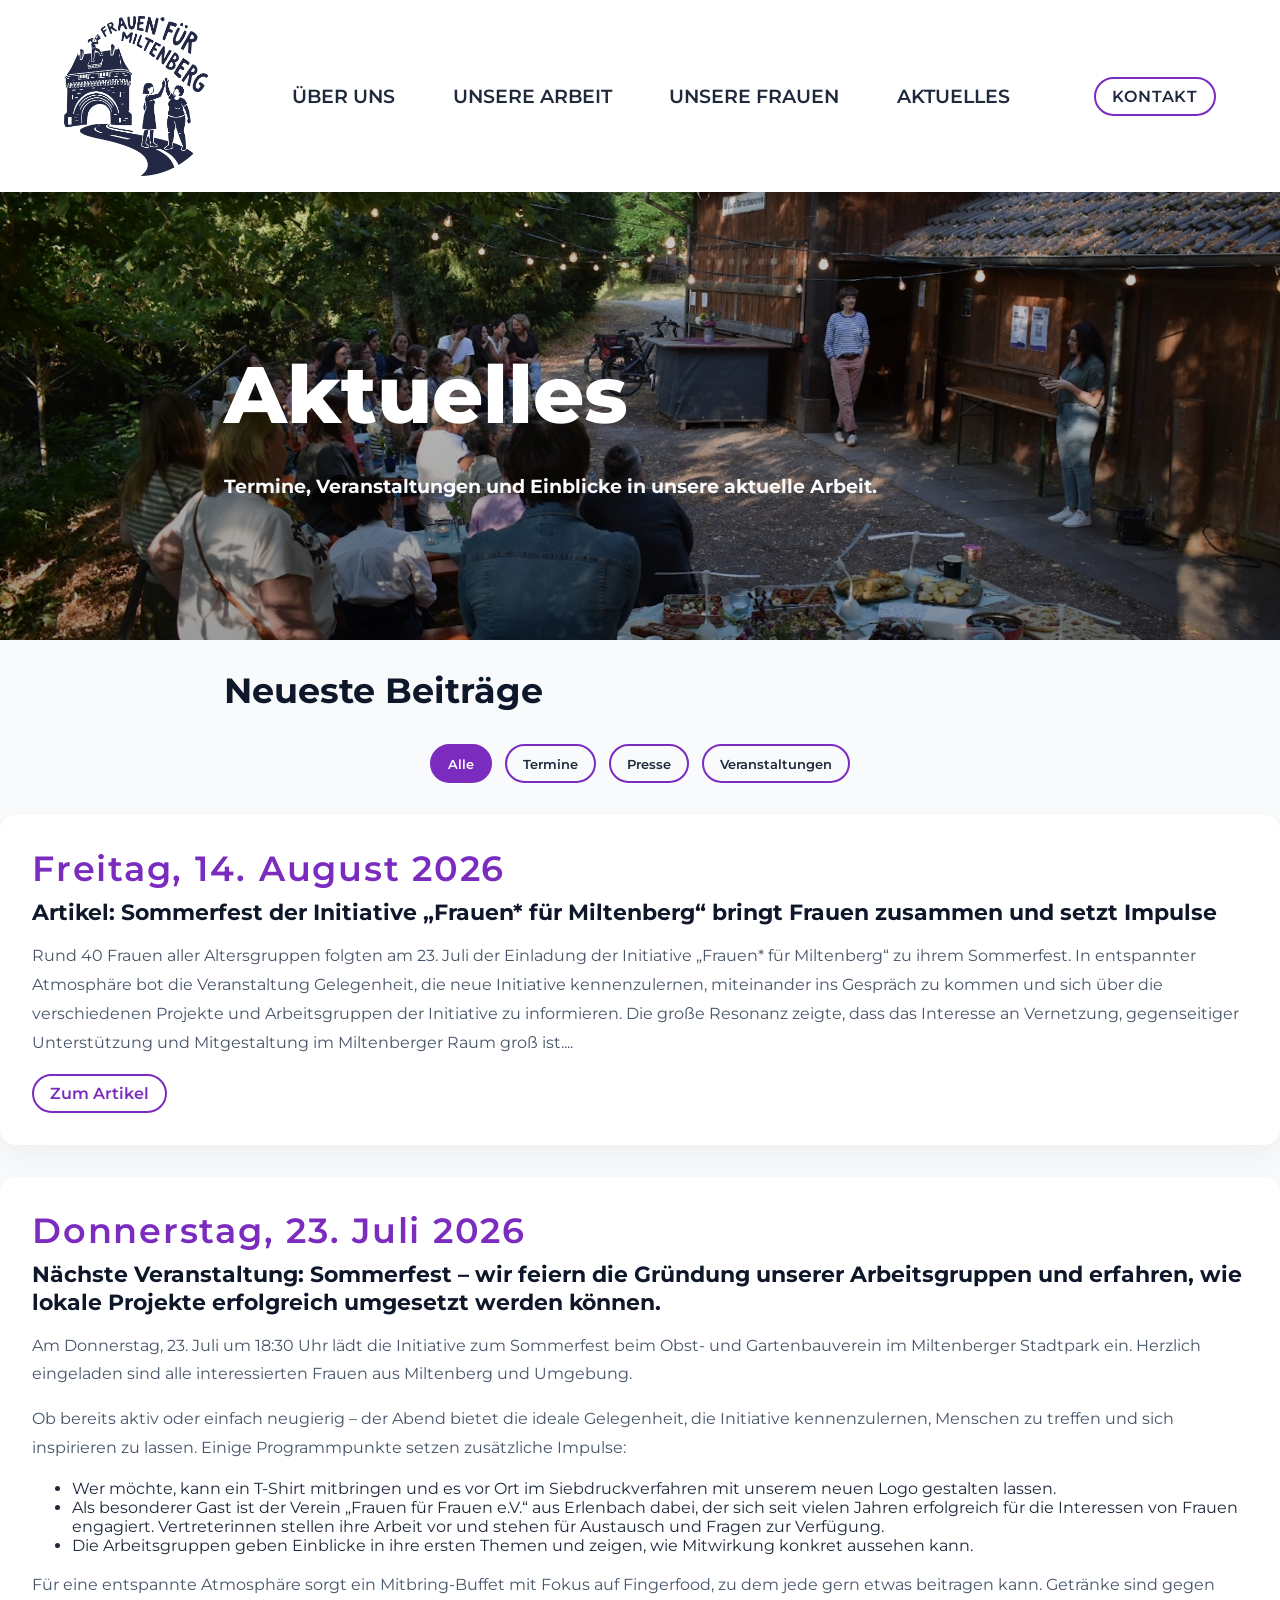
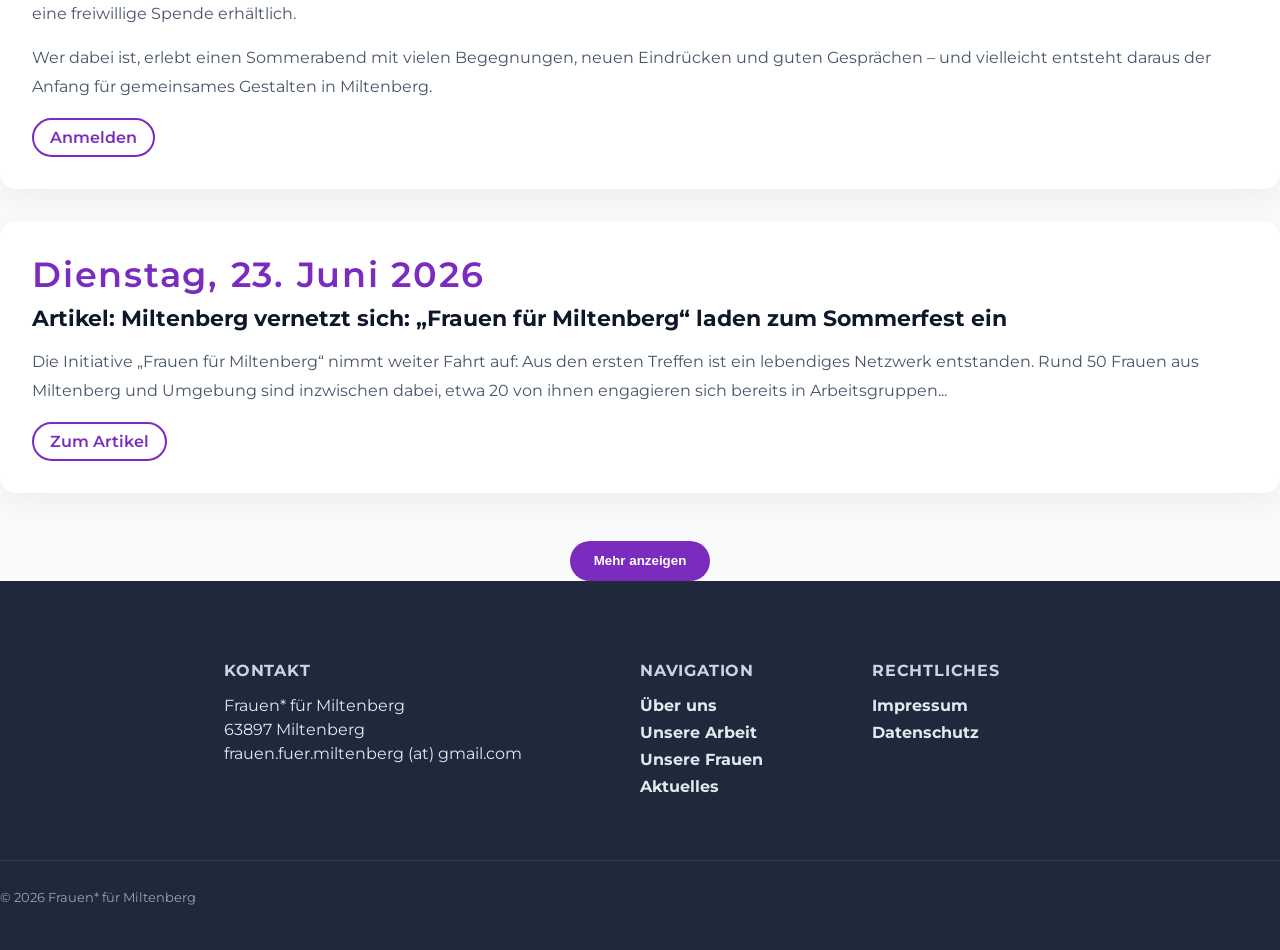
==== aktuelles.html @ 22878169 "Change header to section for hero area" ====
<!DOCTYPE html>
<html lang="de">
<head>
    <meta charset="UTF-8">
    <meta name="viewport" content="width=device-width, initial-scale=1.0">
    <link rel="stylesheet" href="./style.css">
    <title>Aktuelles | Frauen* für Miltenberg</title>
</head>

<body>

<!-- HEADER -->
    <header class="site-header">
        
        <!-- LOGO -->
        <a href="index.html" class="logo-link">
            <img class="logo" src="./logo.png" alt="Frauen* für Miltenberg Logo">
        </a>    
        
        <!-- NAVIGATION -->
        <nav id="mobileNav">
            <ul id="nav1">
                <li><a class="nav1" href="#ueber-uns">Über uns</a></li>
                <li><a class="nav1" href="#unsere-arbeit">Unsere Arbeit</a></li>
                <li><a class="nav1" href="#unsere-frauen">Unsere Frauen</a></li>
                <li><a class="nav1" href="aktuelles.html">Aktuelles</a></li>
            </ul>
            <a id="navbutton" href="kontakt.html">Kontakt</a>
        </nav>
        
        <!-- HAMBURGER -->
        <button id="hamburger" aria-label="Menü öffnen">
            <span></span>
            <span></span>
            <span></span>
        </button>

    </header> 

<main>
        
<!-- HERO -->
<section id="hero--aktuelles">
    <div class="hero-small-content">
        <h1>Aktuelles</h1>
        <p class="hero-slogan">
            Termine, Veranstaltungen und Einblicke in unsere aktuelle Arbeit.
        </p>
    </div>
</section>

    <!-- FILTER / CATEGORIES -->
    <section id="aktuelles">
        <div class="container">
        <h2>Neueste Beiträge</h2>

        <div class="filter-controls">

    <div class="filter-top">

        <button class="filter-btn active" data-filter="all">
            Alle
        </button>

        <button class="filter-btn" data-filter="termin">
            Termine
        </button>

        <button class="filter-btn" data-filter="presse">
            Presse
        </button>

        <button class="filter-btn" data-filter="veranstaltung">
            Veranstaltungen
        </button>

    </div>

</div>
        </div>
    </section>

    <!-- BLOG LIST -->
    <section id="posts">
    <div class="container"></div>
    </section>
    
    <div class="load-more-container">

    <button id="loadMoreBtn">
        Mehr anzeigen
    </button>

    <button id="showLessBtn">
        Weniger anzeigen
    </button>

    </div>
</main>


<!-- FOOTER -->
<footer>

    <div class="footer-inner">

        <div class="footer-col">
            <h3>Kontakt</h3>
            <p>Frauen* für Miltenberg</p>
            <p>63897 Miltenberg</p>
            <p>frauen.fuer.miltenberg (at) gmail.com</p>
        </div>

        <div class="footer-col">
            <h3>Navigation</h3>
            <ul>
                <li><a href="index.html#ueber-uns">Über uns</a></li>
                <li><a href="index.html#unsere-arbeit">Unsere Arbeit</a></li>
                <li><a href="index.html#unsere-frauen">Unsere Frauen</a></li>
                <li><a href="aktuelles.html">Aktuelles</a></li>
            </ul>
        </div>

        <div class="footer-col">
            <h3>Rechtliches</h3>
            <ul>
                <li><a href="impressum.html">Impressum</a></li>
                <li><a href="datenschutz.html">Datenschutz</a></li>
            </ul>
        </div>

    </div>

    <div class="footer-bottom">
        <p>© 2026 Frauen* für Miltenberg</p>
    </div>

</footer>
    
<script>
document.addEventListener("DOMContentLoaded", () => {

    const postsContainer = document.getElementById("posts");

    if (!postsContainer) return;

    let allPosts = [];
    let visibleCount = 3;
    let activeFilter = "all";

    const loadMoreBtn = document.getElementById("loadMoreBtn");
    const showLessBtn = document.getElementById("showLessBtn");
    const filterButtons = document.querySelectorAll(".filter-btn");

    fetch("./posts.json")
        .then(response => response.json())
        .then(posts => {

            allPosts = posts.sort((a, b) =>
                new Date(b.date) - new Date(a.date)
            );

            renderPosts();
        });

    function getFilteredPosts() {
        if (activeFilter === "all") return allPosts;

        return allPosts.filter(post =>
            post.type === activeFilter
        );
    }

    function renderPosts() {

        postsContainer.innerHTML = "";

        const filtered = getFilteredPosts();

        filtered
            .slice(0, visibleCount)
            .forEach(post => {

                const article = document.createElement("article");

                article.className = "post-card";

                article.innerHTML = `
                    <div class="post-card-number">${formatDate(post.date)}</div>
                    <h3>${post.title}</h3>
                    ${renderContent(post.content)}
                    <a class="post-card-btn" href="${post.link}">
                        ${post.linkText}
                    </a>
                `;

                postsContainer.appendChild(article);
            });

        if (loadMoreBtn) {
            loadMoreBtn.style.display =
                visibleCount >= filtered.length ? "none" : "inline-block";
        }

        if (showLessBtn) {
            showLessBtn.style.display =
                visibleCount > 3 ? "inline-block" : "none";
        }
    }

    function formatDate(dateString) {
    return new Date(dateString).toLocaleDateString("de-DE", {
        weekday: "long",
        day: "numeric",
        month: "long",
        year: "numeric"
    });
}

    function renderContent(content) {
    if (!content) return "";

    return content.map(block => {

        if (block.type === "paragraph") {
            return `<p>${block.text}</p>`;
        }

        if (block.type === "list") {
            return `
                <ul>
                    ${block.items.map(item => `<li>${item}</li>`).join("")}
                </ul>
            `;
        }

        return "";

    }).join("");
}
    
    /* FILTER */
    filterButtons.forEach(button => {
        button.addEventListener("click", () => {

            filterButtons.forEach(btn => btn.classList.remove("active"));
            button.classList.add("active");

            activeFilter = button.dataset.filter;
            visibleCount = 3;

            renderPosts();
        });
    });

    /* LOAD MORE */
    loadMoreBtn?.addEventListener("click", () => {
        visibleCount += 3;
        renderPosts();
    });

    /* SHOW LESS */
    showLessBtn?.addEventListener("click", () => {
        visibleCount = 3;
        renderPosts();

        window.scrollTo({
            top: postsContainer.offsetTop - 120,
            behavior: "smooth"
        });
    });

    /* =========================
    HAMBURGER MENU
    ========================= */

    const hamburger = document.getElementById("hamburger");
    const mobileNav = document.getElementById("mobileNav");
    const navLinks = document.querySelectorAll(".nav1");

    hamburger.addEventListener("click", () => {

        hamburger.classList.toggle("active");
        mobileNav.classList.toggle("active");

    });

    /* Menü schließen bei Klick */

    navLinks.forEach(link => {

        link.addEventListener("click", () => {

            hamburger.classList.remove("active");
            mobileNav.classList.remove("active");

        });

    });

});
</script>
</body>
</html>
---- style.css ----
@font-face {
    font-family: 'Montserrat';
    src: url('./Montserrat-Regular.ttf') format('truetype');
    font-weight: 400;
}

@font-face {
    font-family: 'Montserrat';
    src: url('./Montserrat-Medium.ttf') format('truetype');
    font-weight: 500;
}

@font-face {
    font-family: 'Montserrat';
    src: url('./Montserrat-SemiBold.ttf') format('truetype');
    font-weight: 600;
}

@font-face {
    font-family: 'Montserrat';
    src: url('./Montserrat-Bold.ttf') format('truetype');
    font-weight: 700;
}

@font-face {
    font-family: 'Montserrat';
    src: url('./Montserrat-ExtraBold.ttf') format('truetype');
    font-weight: 800;
}

:root {

    --primary: #7B2CBF;
    --primary-dark: #5A189A;

    --text: #1E293B;
    --heading: #0F172A;

    --background: #F8FAFC;
    --light: #E2E8F0;
    --white: #FFFFFF;

    --gray: #475569;
    --muted: #64748b;

}

body {
    margin: 0;
    font-family: 'Montserrat', sans-serif;
    color: #1E293B;
    background-color: #F8FAFC;
}

h1 {
    font-size: 5rem;
    font-weight: 800;
    line-height: 1.1428;
    color: #ffffff;
    margin-bottom: 2rem;
    font-family: 'Montserrat', Arial, Helvetica, sans-serif;
    max-width: 600px;
}

h2,
h3 {
    font-weight: 700;
    color: var(--heading);
}

h2 {
    font-size: 2.2rem;
}

h3 {
    font-size: 1.2rem;
}

a {
    text-decoration: none;
    color: #1E293B;
    font-weight: 700;
}

a:hover {
    color: var(--primary);
}

img {
    max-width: 100%;
    display: block;
}

.container {
    width: 65%;
    margin: 0 auto;
}

/* =========================================
   HEADER
========================================= */
.site-header {
    position: sticky;
    top: 0;
    z-index: 1000;
    display: grid;
    grid-template-columns: auto 1fr auto;
    align-items: center; 
    height: 12rem;
    background-color: var(--white);
    color: var(--text);
    padding: 0 5% 0 5%;
}
/* =========================================
   LOGO
========================================= */
.logo {
    height: 10rem;
}

/* =========================================
   NAVIGATION
========================================= */
nav {
    display: flex;
    justify-content: center;
    align-items: center;
}

#nav1 {
    display: flex;
    gap: 4rem;
    font-size: 1.16rem;
    list-style: none;
    margin: 0;
    padding: 0;
}

.nav1 {
    text-decoration: none;
    text-transform: uppercase;
    color: var(--text);
    font-weight: 600;
    padding: 0.5rem 0.8rem;
}

#navbutton {
    justify-self: end;
    padding: 0.5rem 1rem;
    border: 2px solid var(--primary);
    border-radius: 2rem;
    color: var(--text);
    display: inline-block;
    transition: 0.2s;
    text-transform: uppercase;
    font-weight: 600;
    letter-spacing: 0.05em;
}

#navbutton:hover {
    background-color: var(--primary);
    color: var(--background);
    border-color: var(--primary);
}

/* =========================================
   HAMBURGER MENU
========================================= */

#hamburger {
    display: none;
    flex-direction: column;
    justify-content: center;
    gap: 5px;
    background: transparent;
    border: none;
    cursor: pointer;
    width: 44px;
    height: 44px;
    padding: 0;
    z-index: 2000;
}

#hamburger span {
    width: 28px;
    height: 3px;
    background: var(--text);
    border-radius: 999px;
    transition: 0.3s ease;
}

/* =========================================
   HERO
========================================= */


#hero {
    background: linear-gradient(rgba(0, 0, 0, 0.2), rgba(0, 0, 0, 0.4)), url("sommerfest1.png");  
}

#hero--aktuelles {
    background: linear-gradient(rgba(0, 0, 0, 0.2), rgba(0, 0, 0, 0.4)), url("Namnloest.jpg");
}

#hero--kontakt {
    background: linear-gradient(rgba(0, 0, 0, 0.2), rgba(0, 0, 0, 0.4)), url("kontakt.JPEG");
}

#hero--kontakt,
#hero--aktuelles {
    display:flex;
    align-items:center;
    height: 28rem;
}

#hero, 
#hero--kontakt, 
#hero--aktuelles {
    background-repeat: no-repeat;
    background-position: center;
    background-size: cover;
    margin: 0;
}

#hero {
    height: 44rem;
}

.hero-content, 
.hero-small-content {
    width: 65%;
    margin: 0 auto;
}

.hero-content {
    padding-top: 4rem;
}

.hero-slogan {
    color: var(--background);
    line-height: 1.6;
    font-weight: 700;
    margin-bottom: 3rem;
    font-size: 1.16rem;
    max-width: 800px;
}

.highlighted {
    color:var(--primary);
}

.hero-cta {
    font-family: 'Montserrat', sans-serif;
    font-size: 1.16rem;
    font-weight: 600;
    transition: 0.2s ease;
    background: transparent;
    border: 2px solid var(--background);
    color: var(--background);
    text-align: center;
    border-radius: 2rem;
    padding: 0.5rem 1rem;
}

.hero-cta:hover {
    background: var(--background);
    color: var(--primary);
    border-color: var(--background);
    cursor: pointer;
}

/* =========================================
   LETZTE UPDATE
========================================= */

#highlight-aktuelles {
    width: 90%;
    max-width: 1100px;
    margin: 2rem auto;
}

.highlight-card {
    width: 100%;
    box-sizing: border-box;
    background: var(--white);
    border: 1px solid rgba(148,163,184,0.15);
    border-radius: 24px;
    padding: 1.5rem 2rem;
    display: grid;
    grid-template-columns: auto 1fr auto;
    align-items: center;
    gap: 2rem;
    box-shadow: 0 10px 30px rgba(15,23,42,0.06);
}

/* TAG */

.highlight-tag {
    background: var(--primary);
    color: var(--white);
    padding: 0.7rem 1rem;
    border-radius: 999px;
    font-size: 0.75rem;
    font-weight: 800;
    text-transform: uppercase;
    letter-spacing: 0.12em;
    white-space: nowrap;
}

/* CONTENT */

.highlight-meta {
    margin: 0 0 0.5rem;
    font-size: 0.85rem;
    font-weight: 700;
    color: var(--muted);
}

.highlight-content h3 {
    margin: 0;
    font-size: 1.25rem;
    line-height: 1.4;
    color: var(--heading);
}

.highlight-location {
    margin-top: 0.6rem;
    color: var(--gray);
    line-height: 1.5;
}

/* BUTTON */

.highlight-button {
    padding: 0.9rem 1.3rem;
    border: 2px solid var(--primary);
    border-radius: 999px;
    color: var(--primary);
    font-weight: 700;
    white-space: nowrap;
    transition: 0.2s ease;
}

.highlight-button:hover {
    background: var(--primary);
    color: var(--white);
}

/* =========================
   ÜBER UNS
========================= */

#ueber-uns {
    margin: 7rem auto;
    scroll-margin-top: 18rem;
}

/* =========================
   INTRO 
========================= */

.about-top {
    display: grid;
    grid-template-columns: 2fr 1fr;
    gap: 3rem;
    align-items: start;
    margin-bottom: 3rem;
    align-items: stretch; /* wichtig: volle Höhe nutzen */
}

.about-intro {
    max-width: 850px;
    border-left: 4px solid var(--primary);
    padding-left: 1.5rem;
}

.about-intro p {
    font-size: 1.15rem;
    line-height: 1.9;
    color: var(--gray);
}

.eyebrow {
    text-transform: uppercase;
    letter-spacing: 0.14em;
    font-size: 0.8rem;
    font-weight: 700;
    color: var(--primary);
}

/* =========================
   COUNTER
========================= */

.about-highlight {
    display: flex;
    flex-direction: column;
    align-items: center;
    justify-content: center; /* ← das ist der vertikale Kern */
    text-align: center;
    height: 100%;
}

.highlight-number {
    font-size: 4.5rem;
    font-weight: 800;
    color: var(--primary);
    min-width: 160px;
    margin-bottom: 1rem;
}

.highlight-text h3 {
    color: var(--heading);
    font-size: 1.4rem;
}

.highlight-text {
    font-size: 1.2rem;
    font-weight: 600;
    color: #111827;
}

/* =========================
   CARDS
========================= */

.about-cards {
    display: grid;
    grid-template-columns: repeat(3, 1fr);
    gap: 1.5rem;
    margin-bottom: 4rem;
}

.about-card {
    background: var(--white);
    padding: 2rem;
    border-radius: 16px;
    box-shadow: 0 10px 30px rgba(0,0,0,0.05);
    border: none;
    transition: all 0.25s ease;
}

.about-card:hover {
    background-color: var(--primary);
    color: var(--background);
    transform: translateY(-6px);
    box-shadow: 0 15px 40px rgba(0,0,0,0.12);
}

.about-card:hover h3,
.about-card:hover p {
    color: var(--background);
}

.about-card:hover a {
    background-color:var(--background);
    color: var(--primary);
}

.about-card h3 {
    margin-top: 0;
    margin-bottom: 1rem;
    font-size: 1.4rem;
}

.about-card p {
    line-height: 1.8;
    color: var(--gray);
}

.card-btn {
    font-family: 'Montserrat', sans-serif;
    background: var(--primary);
    border: 2px solid var(--primary);
    color: var(--white);
    text-decoration: none;
    display: inline-block;
    font-size: 1rem;
    font-weight: 600;
    transition: 0.2s ease;
    color: var(--background);
    text-align: center;
    border-radius: 2rem;
    padding: 0.5rem 1rem;
}

.card-btn:hover {
    background: var(--primary-dark);
    border-color: var(--primary-dark);
}

.card-number {
    font-size: 2.2rem;
    font-weight: 600;
    color: var(--primary);
    margin-bottom: 0.5rem;
    letter-spacing: 0.05em;
}

.about-card:hover .card-number {
    color: var(--background);
}


/* =========================
   UNSERE ARBEIT
========================= */

#unsere-arbeit {
    background-color: var(--light);
    padding: 6rem 0rem;
    padding-bottom: 5rem;
}

#unsere-arbeit h2 {
    width: min(760px, 90%);
    margin: 0 auto;
    text-align: center;
    font-size: 2.6rem;
    margin-bottom: 0.5rem;
}

/* kleine decorative line */
.arbeit-intro::before {
    content: "";
    display: block;
    width: 64px;
    height: 4px;
    margin: 0 auto 1.5rem auto;
    border-radius: 999px;
    background: var(--primary);
}

.arbeit-intro {
    width: min(760px, 90%);
    margin: 1.5rem auto 4rem auto;
    font-size: 1.15rem;
    line-height: 1.95;
    text-align: center;
    color: #334155;
    font-weight: 500;
    position: relative;
}

/* FILTER BUTTONS */

.filter-controls {
    width: 100%;
    display: flex;
    flex-direction: column;
    gap: 1rem;
    margin: 2rem auto;
}

.filter-top,
.filter-bottom {
    display: flex;
    flex-wrap: wrap;
    gap: 0.8rem;
    justify-content: center;
    width: 100%;
}

/* Radio verstecken */
input[type="radio"] {
    display: none;
}

/* AKTIVER FILTER */

#aktiv:checked ~ .filter-controls label[for="aktiv"],
#gesucht:checked ~ .filter-controls label[for="gesucht"],
#fertig:checked ~ .filter-controls label[for="fertig"],
#all:checked ~ .filter-controls label[for="all"],
#familie:checked ~ .filter-controls label[for="familie"],
#stadtplanung:checked ~ .filter-controls label[for="stadtplanung"],
#bildung:checked ~ .filter-controls label[for="bildung"],
#wirtschaft:checked ~ .filter-controls label[for="wirtschaft"],
#mobilität:checked ~ .filter-controls label[for="mobilität"],
#soziales:checked ~ .filter-controls label[for="soziales"],
#ökologie:checked ~ .filter-controls label[for="ökologie"] {

    background-color: #7B2CBF;
    border-color: #7B2CBF;
    color: #ffffff;
}

/* Labels als Buttons */
.filter-controls label {
    display: inline-block;
    padding: 0.5rem 1rem;
    margin: 0rem;
    border: 2px solid #7B2CBF;
    color: #0F172A;
    border-radius: 2rem;
    cursor: pointer;
    transition: 0.2s;
}

.filter-controls label:hover {
    background-color: #7B2CBF;
    color: #F8FAFC;
}

/* STATUS */

.status-badge {
    position: absolute;
    top: 1rem;
    right: 1rem;
    padding: 0.4rem 0.8rem;
    border-radius: 999px;
    font-size: 0.75rem;
    font-weight: 700;
    z-index: 20;
    backdrop-filter: blur(10px);
}

/* AKTIV */

.status-badge.aktiv {
    background: rgba(123,44,191,0.95);
    color: var(--white);
}

/* GESUCHT */

.status-badge.gesucht {
    background: rgba(245,158,11,0.95);
    color: var(--white);
}

/* PLANUNG */

.status-badge.planung {
    background: rgba(148,163,184,0.95);
    color: var(--white);
}

/* UMGESETZT */

.status-badge.fertig {
    background: rgba(16,185,129,0.95);
    color: var(--white);
}

/* GRID */
.arbeit-grid {
    width: 100%;
    display: grid;
    grid-template-columns: repeat(auto-fit, minmax(280px, 1fr));
    gap: 1rem;
    margin: 0 auto;
    padding: 2rem;
    background-color: var(--light);
    color: #111827;
}

/* einzelne Kachel */
.arbeit {
    border: 1px solid var(--light);
    box-shadow: 0 6px 20px rgba(0,0,0,0.05);
    transition: 0.2s;
    border-radius: 12px;
    overflow: hidden;
    background-color: var(--white);
    color: #111827;
    display: flex;
    flex-direction: column;
    position: relative;
}

.arbeit:hover {
    transform: translateY(-4px);
}

.arbeit-image {
    width: 100%;
    height: 100%;
    height: 180px;
    object-fit: cover;
}

/* Textbereich */
.arbeit-content {
    padding: 1rem;
}

/* Titel */
.arbeit h3 {
    margin: 0.5rem 0;
    font-size: 1.2rem;
    font-weight: 700;
    color: var(--heading);
}

/* Link Styling */
.arbeit a {
    color: var(--primary);
    font-weight: 600;
    text-decoration: none;
}

.arbeit a:hover {
    text-decoration: underline;
}

.arbeit p {
    color: var(--gray);
}

.load-more-container {
    width: 100%;
    display: flex;
    justify-content: center;
    margin-top: 3rem;
}

#loadMoreBtn {
    background-color: #7B2CBF;
    color: white;
    border: none;
    padding: 0.8rem 1.5rem;
    border-radius: 2rem;
    cursor: pointer;
    font-weight: 600;
}

#loadMoreBtn:hover {
    background-color: #5a189a;
}

#showLessBtn {
    background-color: transparent;
    color: #7B2CBF;
    border: 2px solid #7B2CBF;
    padding: 0.8rem 1.5rem;
    border-radius: 2rem;
    cursor: pointer;
    font-weight: 600;
    margin-left: 1rem;
    display: none;
}

#showLessBtn:hover {
    background-color: #7B2CBF;
    color: white;
}

.join-btn {
    font-family: 'Montserrat', sans-serif;
    background: #7B2CBF;
    border: 2px solid #7B2CBF;
    color: white;
    text-decoration: none;
    display: inline-block;
    font-size: 1rem;
    font-weight: 600;
    transition: 0.2s ease;
    color: #F8FAFC;
    text-align: center;
    border-radius: 2rem;
    padding: 0.5rem 1rem;
}

.join-btn:hover {
    background-color: #5a189a;
    color: #F8FAFC;
}

/* =========================
   UNSERE FRAUEN
========================= */

#unsere-frauen {
    width: 100%;
    padding: 6rem 0;
    background: var(--background);
}

#unsere-frauen h2 {
    width: min(760px, 90%);
    margin: 0 auto;
    text-align: center;
    font-size: 2.6rem;
    margin-bottom: 0.5rem;
}

/* kleine decorative line */
#unsere-frauen h2::after {
    content: "";
    display: block;
    width: 64px;
    height: 4px;
    margin: 1.5rem auto 1.5rem auto;
    border-radius: 999px;
    background: var(--primary);
}

.frauen-wrapper {
    width: 100%;
    margin: 1.5rem auto;
    display: flex;
    align-items: center;
    gap: 1rem;
    position: relative;
}

.slider-viewport {
    overflow: hidden;
    width: 100%;
}

.frauen-slider {
    display: flex;
    transition: transform 0.5s ease;
    will-change: transform;
    width: 100%;
}

.frau {
    min-width: 100%;
    display: grid;
    grid-template-columns: 240px 1fr;
    background: var(--light);
    border-radius: 20px;
    overflow: hidden;
}

.frau img {
    width: 100%;
    height: 100%;
    object-fit: cover;
}

.frau-content {
    padding: 2rem;
}

.frau-content h3 {
    margin-top: 0;
    color: var(--heading);
}

.frau-content p {
    line-height: 1.7;
    color: var(--gray);
}

.quote {
    margin-top: 1.5rem;
    padding: 1rem 1.25rem;
    border-left: 4px solid #7B2CBF;
    color: #334155 !important;
    font-style: italic;
    line-height: 1.6;
    background: rgba(123, 44, 191, 0.06);
    border-radius: 0 10px 10px 0;
}

/* Pfeile */
.slider-btn {
    position: absolute;
    top: 50%;
    transform: translateY(-50%);
    z-index: 10;

    background: #7B2CBF;
    color: white;
    border: none;

    width: 40px;
    height: 40px;
    border-radius: 50%;
    cursor: pointer;
}

.slider-btn.left {
    left: 10px;
}

.slider-btn.right {
    right: 10px;
}

.slider-btn:hover {
    background: #5a189a;
}

#unsere-arbeit,
#unsere-frauen,
#aktuelles {
    scroll-margin-top: 12rem;
}

/* =========================================
   MODAL
========================================= */

.modal {
    position: fixed;
    inset: 0;
    background: rgba(0,0,0,0.55);
    display: flex;
    justify-content: center;
    align-items: center;
    opacity: 0;
    visibility: hidden;
    transition: 0.25s ease;
    z-index: 5000;
}

.modal.active {
    opacity: 1;
    visibility: visible;
}

.modal-content {
    background: var(--white);
    width: min(90%, 650px);
    padding: 3rem;
    border-radius: 24px;
    position: relative;
    animation: popup 0.25s ease;
}

.modal-content h2 {
    margin-top: 0;
    color: var(--heading);
}

.modal-content p {
    line-height: 1.8;
    color: var(--gray);
}

#closeModal {
    position: absolute;
    top: 1rem;
    right: 1rem;
    border: none;
    background: transparent;
    font-size: 2rem;
    cursor: pointer;
    color: var(--muted);
}

#closeModal:hover {
    color: var(--primary);
}

@keyframes popup {

    from {
        transform: scale(0.9);
        opacity: 0;
    }

    to {
        transform: scale(1);
        opacity: 1;
    }
}

#modalImage {
    width: 80%;
    max-height: 180px;
    object-fit: cover;
    border-radius: 12px;
    margin: 1rem auto;
    display: block;
}

/* =========================
   FOOTER
========================= */

footer {
    background-color: var(--text);
    color: var(--white);
    padding: 4rem 0 2rem 0;
}

/* Container */
.footer-inner {
    width: 65%;
    margin: 0 auto;
    display: grid;
    grid-template-columns: 2fr 1fr 1fr;
    gap: 3rem;
}

/* Spalten */
.footer-col h3 {
    margin-bottom: 1rem;
    font-size: 1rem;
    text-transform: uppercase;
    letter-spacing: 0.05em;
    color: #CBD5E1;
}

.footer-col p {
    margin: 0.3rem 0;
    color: var(--light);
}

/* Links */
.footer-col ul {
    list-style: none;
    padding: 0;
}

.footer-col ul li {
    margin-bottom: 0.5rem;
}

.footer-col a {
    color: var(--light);
    text-decoration: none;
    transition: 0.2s;
}

.footer-col a:hover {
    color: var(--primary);
}

/* Bottom */
.footer-bottom {
    width: 100%;
    margin: 3rem auto 0 auto;
    border-top: 1px solid #334155;
    padding-top: 1rem;
    font-size: 0.8rem;
    color: #94A3B8;
}

/* =========================
   AKTUELLES
========================= */

#aktuelles-main{
    margin:6rem auto;
}

.filter-btn {
    font-family: 'Montserrat', sans-serif;
    background: transparent;
    border: 2px solid #7B2CBF;
    color: #1E293B;
    padding: 0.6rem 1rem;
    border-radius: 2rem;
    cursor: pointer;
    transition: 0.2s ease;
    font-weight: 600;
}

.filter-btn:hover {
    background: #7B2CBF;
    color: white;
}

.filter-btn.active {
    background: #7B2CBF;
    color: white;
}

#posts {
    margin-bottom: 3rem;
    display: flex; 
    flex-direction: column; 
    gap: 2rem;
}

.post-card {
    background: white;
    padding: 2rem;
    border-radius: 16px;
    box-shadow: 0 10px 30px rgba(0,0,0,0.05);
    transition: transform 0.25s ease, box-shadow 0.25s ease;
}

.post-card:hover {
    transform: translateY(-6px);
    box-shadow: 0 15px 40px rgba(0,0,0,0.12);
}

.post-card h3 {
    margin-top: 0;
    margin-bottom: 1rem;
    font-size: 1.4rem;
}

.post-card p {
    line-height: 1.8;
    color: #475569;
}

.post-card-number {
    font-size: 2.2rem;
    font-weight: 600;
    color: #7B2CBF;
    margin-bottom: 0.5rem;
    letter-spacing: 0.05em;
}

.post-card-btn {
    display: inline-block;
    padding: 0.5rem 1rem;
    border-radius: 2rem;
    font-family: 'Montserrat', sans-serif;
    font-size: 1rem;
    font-weight: 600;
    text-decoration: none;
    text-align: center;
    background: white;
    color: #7B2CBF;
    border: 2px solid #7B2CBF;
    transition: all 0.2s ease;
}

.post-card-btn:hover {
    background: #7B2CBF;
    color: white;
    border-color: #7B2CBF;
}

/* =========================================
   (DATENSCHUTZ / IMPRESSUM)
========================================= */

#legal-page {
    width: 65%;
    margin: 6rem auto;
    line-height: 1.8;
    color: #334155;
}

#legal-page h1 {
    color: var(--heading);
    font-size: 3rem;
    margin-bottom: 3rem;
}

#legal-page h2 {
    margin-top: 4rem;
    color: var(--heading);
    padding-top: 2rem;
    border-top: 1px solid #CBD5E1;
}

#legal-page h3 {
    margin-top: 2rem;
    color: var(--heading);
}

#legal-page h4 {
    margin-top: 1.5rem;
    font-weight: 700;
    color: #334155;
}

#legal-page p,
#legal-page li {
    font-size: 1rem;
    line-height: 1.9;
    color: var(--gray);
}

#legal-page p {
    max-width: 850px;
}

#legal-page ul {
    padding-left: 1.5rem;
}

#legal-page a {
    color: var(--primary);
}

#legal-page a:hover {
    color: var(--primary-dark);
}

/* =========================================
   KONTAKT
========================================= */

#kontakt {
    margin: 4rem auto;
}



/* =========================================
   TABLET
========================================= */

@media (max-width: 1100px) {

    h1 {
        font-size: 4rem;
    }

    #herocontent {
        width: 80%;
    }

    #überuns,
    .unserearbeit,
    .footer-inner,
    .frauen-wrapper,
    #unserefrauen h2,
    #h2arbeit {
        width: 90%;
    }

    .about-top {
        grid-template-columns: 1fr;
    }

    .about-cards {
        grid-template-columns: 1fr;
    }

    .frau {
        grid-template-columns: 1fr;
    }

    .frau img {
        height: 320px;
    }

    .highlight-line {
        grid-template-columns: 1fr;
        text-align: center;
        gap: 1rem;
        padding: 1.5rem;
    }

    .highlight-label {
        height: auto;
        padding: 0.7rem;
    }

    .highlight-button {
        margin: 0 auto;
    }

    #aktuelles {
        flex-wrap: wrap;
    }

    .sliderbox {
        width: 50%;
        box-sizing: border-box;
    }

    .footer-inner {
        grid-template-columns: 1fr 1fr;
    }

    .arbeit-intro {
        width: 90%;
        font-size: 1rem;
        line-height: 1.7;
    }

    #legal-page {
        width: 90%;
    }

}

@media (max-width: 900px) {

    .highlight-card {
        grid-template-columns: 1fr;

        text-align: center;

        padding: 1.5rem;
    }

    .highlight-tag {
        justify-self: center;
    }

    .highlight-button {
        width: 100%;
        box-sizing: border-box;
    }

    #überuns {
        width: 90%;
    }

    .about-intro {
        grid-template-columns: 1fr;
    }

    .about-cards {
        grid-template-columns: 1fr;
    }

    .about-card:first-child {
        min-height: auto;
    }

    .highlight-number {
        font-size: 4rem;
    }
}

/* =========================================
   MOBILE
========================================= */

@media (max-width: 768px) {

    body {
        overflow-x: hidden;
    }

    h1 {
        font-size: 2.8rem;
        line-height: 1.2;
    }

    h2 {
        font-size: 1.8rem;
    }

    #navigation {
        grid-template-columns: 1fr;
        height: auto;
        padding: 1rem;
        gap: 1rem;
    }

    nav {
        width: 100%;
    }

    #nav1 {
        flex-wrap: wrap;
        justify-content: center;
        gap: 0.5rem;
    }

    #navbutton {
        justify-self: center;
    }

    #logo {
        margin: 0 auto;
    }

    #hero {
        height: auto;
        padding: 5rem 0;
    }

    #herocontent {
        width: 90%;
        padding-top: 0;
    }

    #slogan {
        font-size: 1rem;
    }

    .about-intro p {
        font-size: 1rem;
        line-height: 1.7;
    }

    .highlight-number {
        font-size: 3rem;
    }

    .filter-controls {
        width: 90%;
        justify-content: flex-start;
    }

    .unserearbeit {
        width: 90%;
        padding: 0;
        grid-template-columns: 1fr;
    }

    .arbeit {
        width: 100%;
    }

    .content {
        padding: 1rem;
    }

    .frau {
        min-width: 100%;
    }

    .frau img {
        height: 260px;
    }

    .text {
        padding: 1.5rem;
    }

    .slider-btn {
        display: none;
    }

    #aktuelles {
        flex-direction: column;
    }

    .sliderbox {
        width: 100%;
    }

    .footer-inner {
        width: 90%;
        grid-template-columns: 1fr;
        gap: 2rem;
    }

    footer {
        padding: 3rem 0 2rem 0;
    }

    #navigation {
        display: flex;
        justify-content: space-between;
        align-items: center;
        padding: 1rem 5%;
        height: auto;
    }

    #logo {
        margin: 0;
    }

    #hamburger {
        display: flex;
    }

    #mobileNav {
        position: fixed;
        top: 0;
        right: -100%;
        width: 100%;
        height: 100vh;
        background: #F8FAFC;
        display: flex;
        flex-direction: column;
        justify-content: center;
        align-items: center;
        gap: 2rem;
        transition: right 0.35s ease;
        z-index: 1500;
    }

    #mobileNav.active {
        right: 0;
    }

    #nav1 {
        display: flex;
        flex-direction: column;
        align-items: center;
        gap: 1.5rem;
    }

    .nav1 {
        font-size: 1.2rem;
    }

    #navbutton {
        margin-left: 0;
        margin-top: 1rem;
    }

    /* HAMBURGER ANIMATION */

    #hamburger.active span:nth-child(1) {
        transform: rotate(45deg) translateY(11px);
    }

    #hamburger.active span:nth-child(2) {
        opacity: 0;
    }

    #hamburger.active span:nth-child(3) {
        transform: rotate(-45deg) translateY(-11px);
    }

    #legal-page {
        width: 90%;
        margin: 4rem auto;
    }

    #legal-page h1 {
        font-size: 2.3rem;
    }

    #aktuelles-main .post-card{
        padding:1.4rem;
    }

    #aktuelles-main .post-card h3{
        font-size:1.2rem;
    }

    #aktuelles-main .post-card-number{
        font-size:1rem;
    }

    .hero-small{
        min-height:22rem;
    }

    .hero-small-content{
        width:90%;
    }

    #aktuelles-main{
        width:92%;
        margin:3rem auto;
    }
    
    #überuns,
    #unserearbeit,
    #unserefrauen,
    #aktuelles {
        scroll-margin-top: 18rem;
    }
}

@media (max-width: 600px) {

    #highlight-aktuelles {
        width: 92%;
    }

    .highlight-card {
        padding: 1.25rem;

        border-radius: 18px;

        gap: 1.2rem;
    }

    .highlight-content h3 {
        font-size: 1.05rem;
    }

    .highlight-meta,
    .highlight-location {
        font-size: 0.9rem;
    }
}

/* SMALL MOBILE */
@media (max-width: 480px) {

    h1 {
        font-size: 2.2rem;
    }

    .highlight-button,
    .hero-btn,
    .card-btn {
        width: 100%;
        text-align: center;
        box-sizing: border-box;
    }

    .filter-controls {
        gap: 0.4rem;
    }

    .filter-controls label {
        font-size: 0.9rem;
        padding: 0.45rem 0.8rem;
    }

    .about-card {
        padding: 1.5rem;
    }

    .highlight-line {
        padding: 1rem;
    }

    .update-text h3 {
        font-size: 0.95rem;
    }

    .update-text p {
        font-size: 0.85rem;
    }
}

/* =========================================
   DESKTOP NAV FIX
========================================= */

@media (min-width: 769px) {

    #mobileNav {
        display: flex;
        align-items: center;
        width: 100%;
    }

    #nav1 {
        display: flex;
        justify-content: center;
        align-items: center;
        flex: 1;
        gap: 2rem;
    }

    #navbutton {
        margin-left: auto;
    }
}
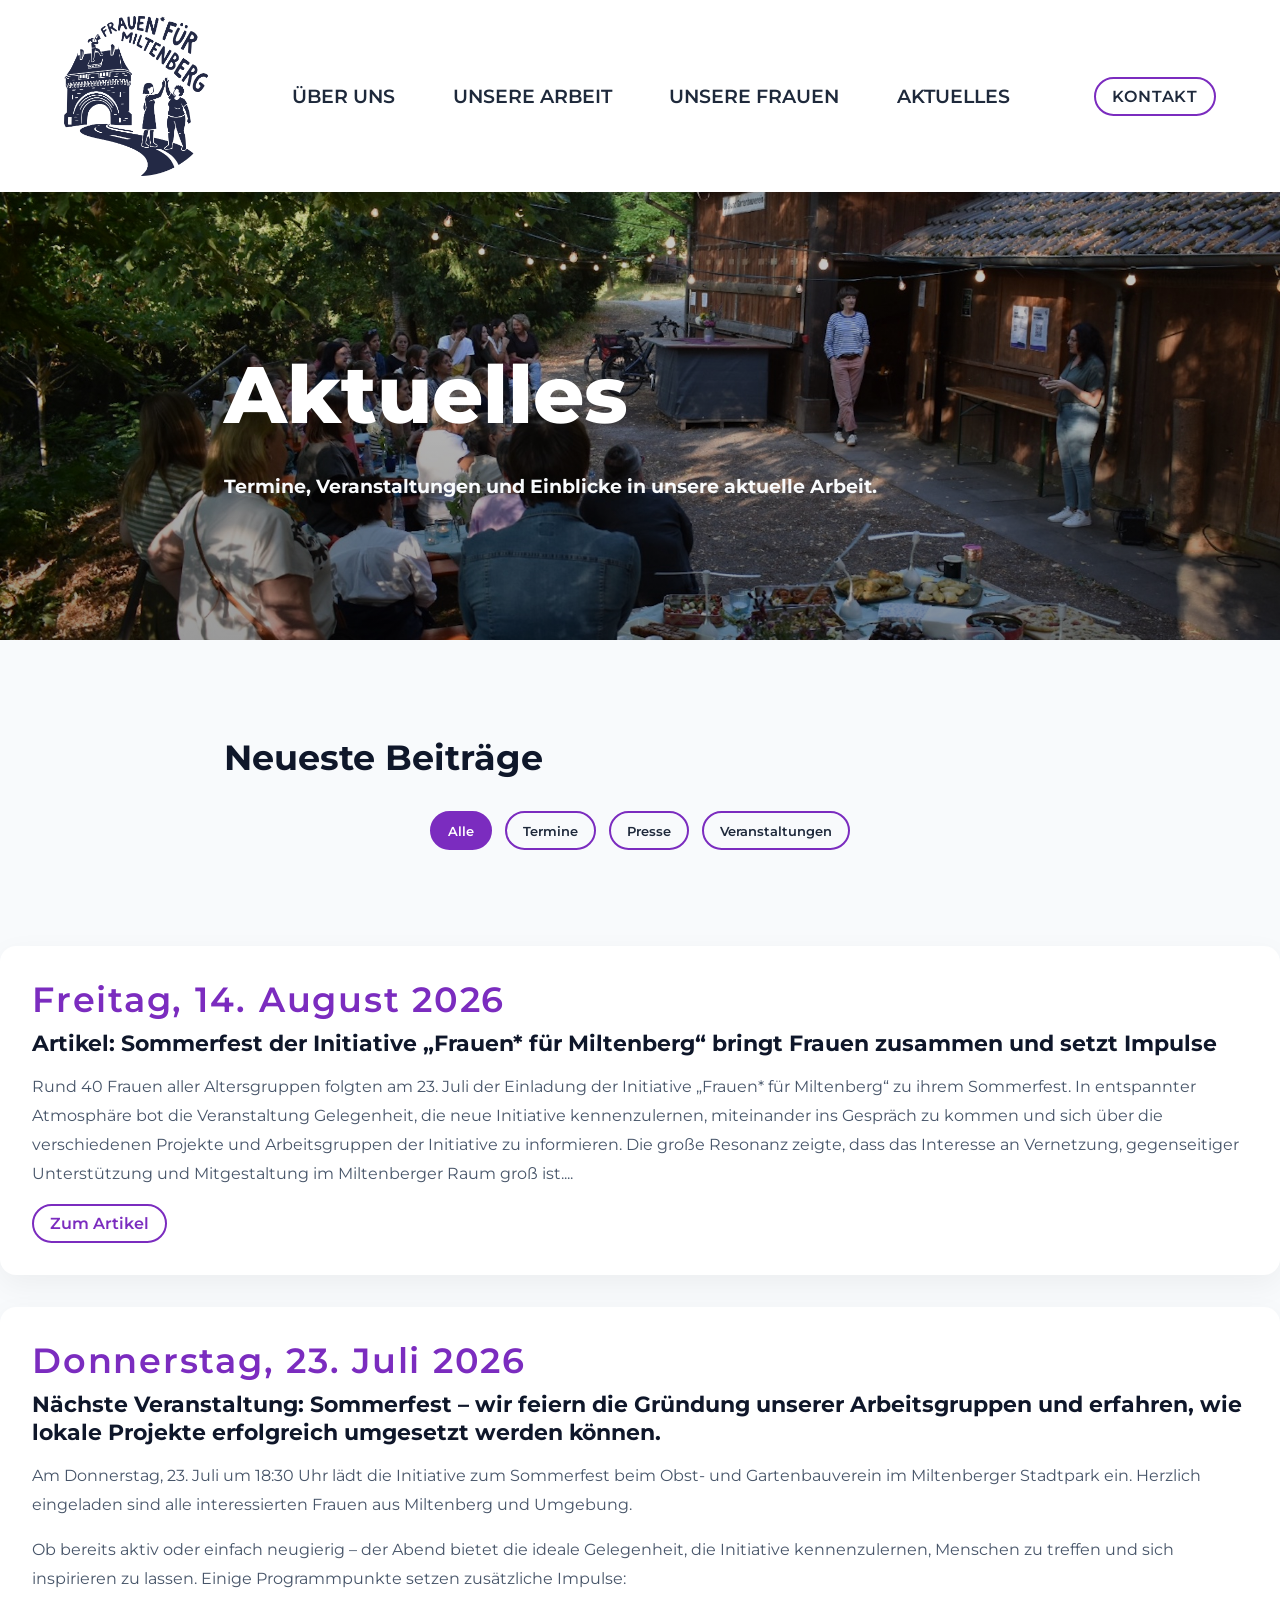
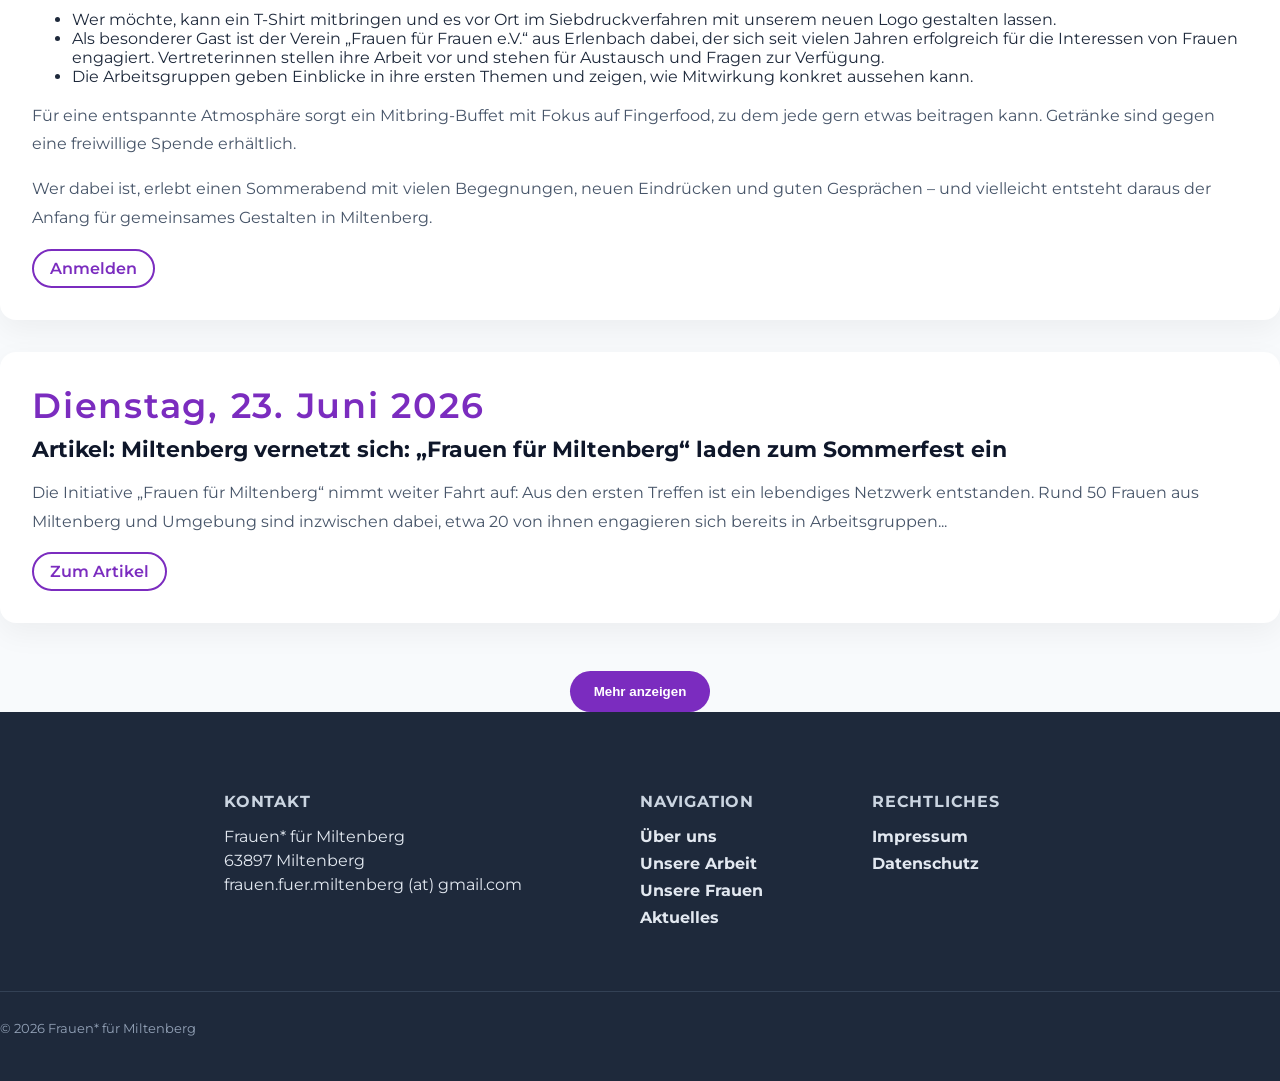
==== commit 3056bc96: "Rename section ID from 'aktuelles' to 'aktuelles-main'" ====
--- a/aktuelles.html
+++ b/aktuelles.html
@@ -50,7 +50,7 @@
 </section>
 
     <!-- FILTER / CATEGORIES -->
-    <section id="aktuelles">
+    <section id="aktuelles-main">
         <div class="container">
         <h2>Neueste Beiträge</h2>
 
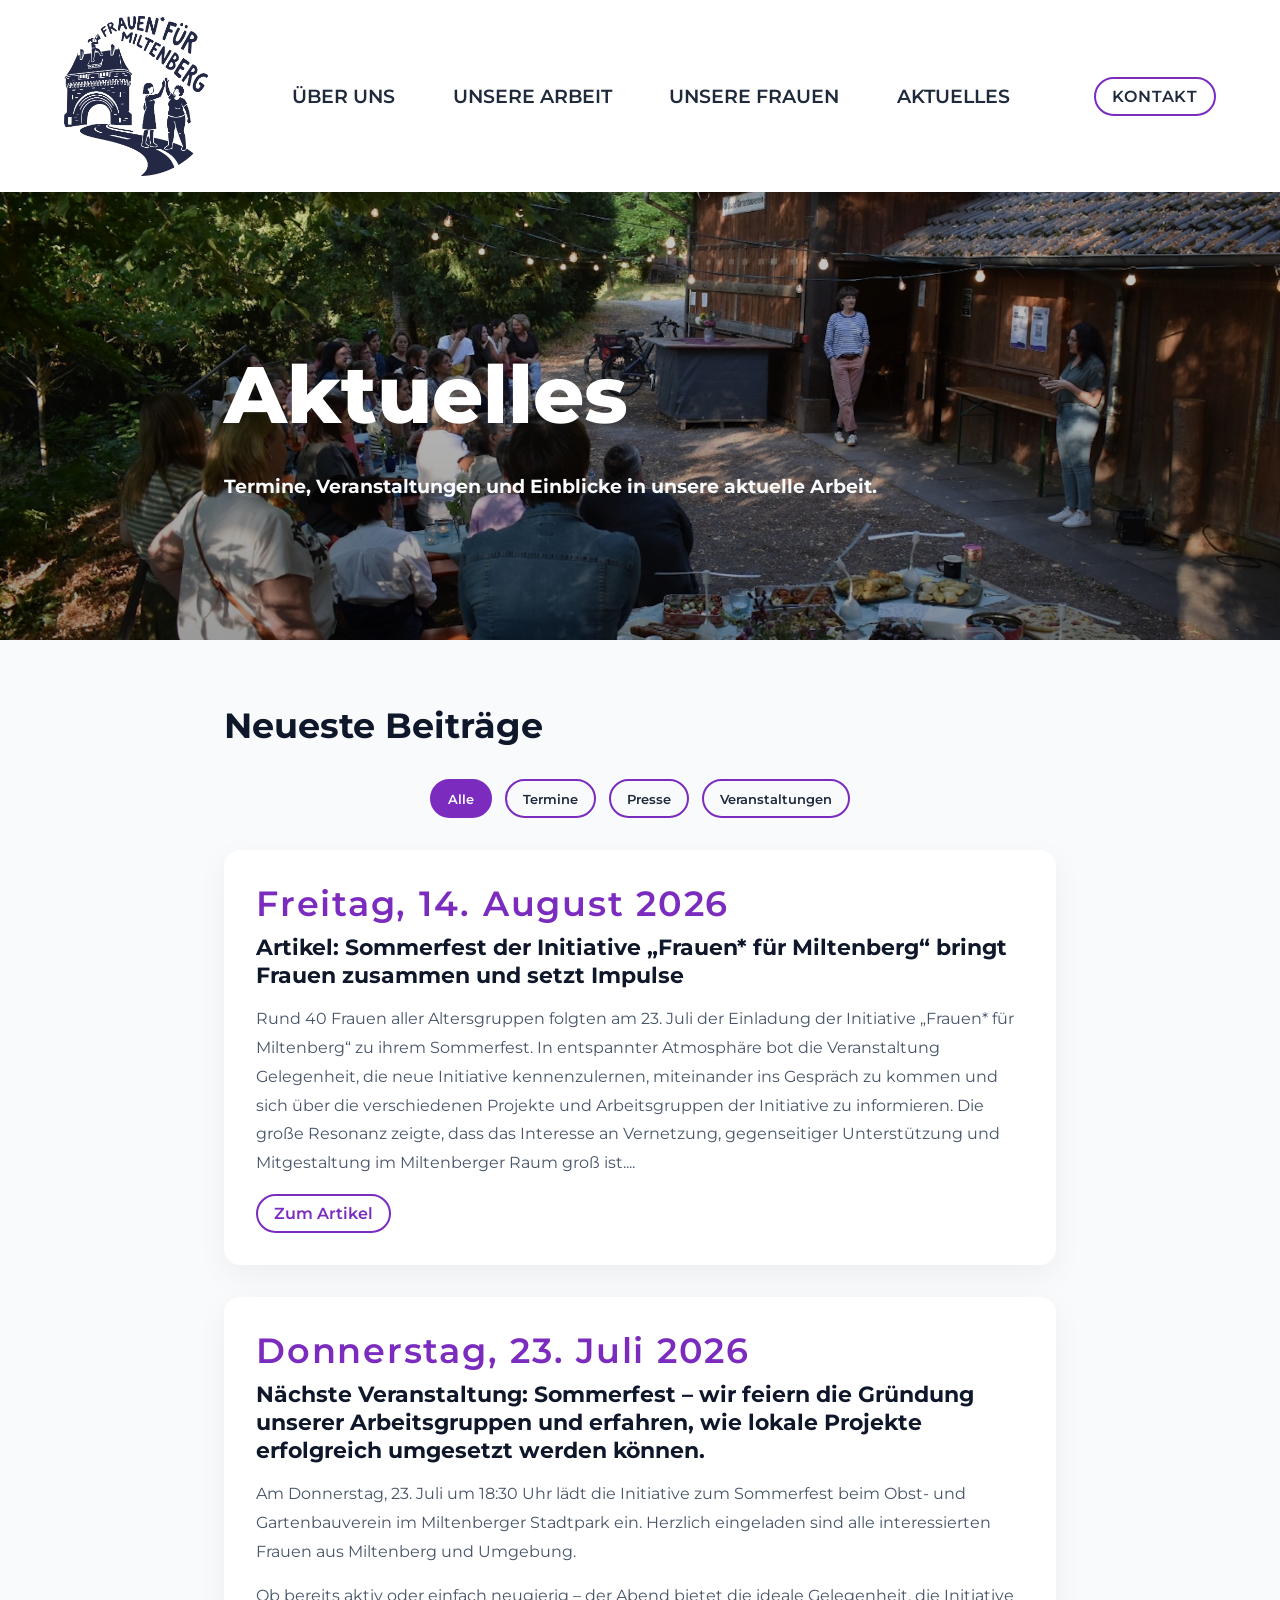
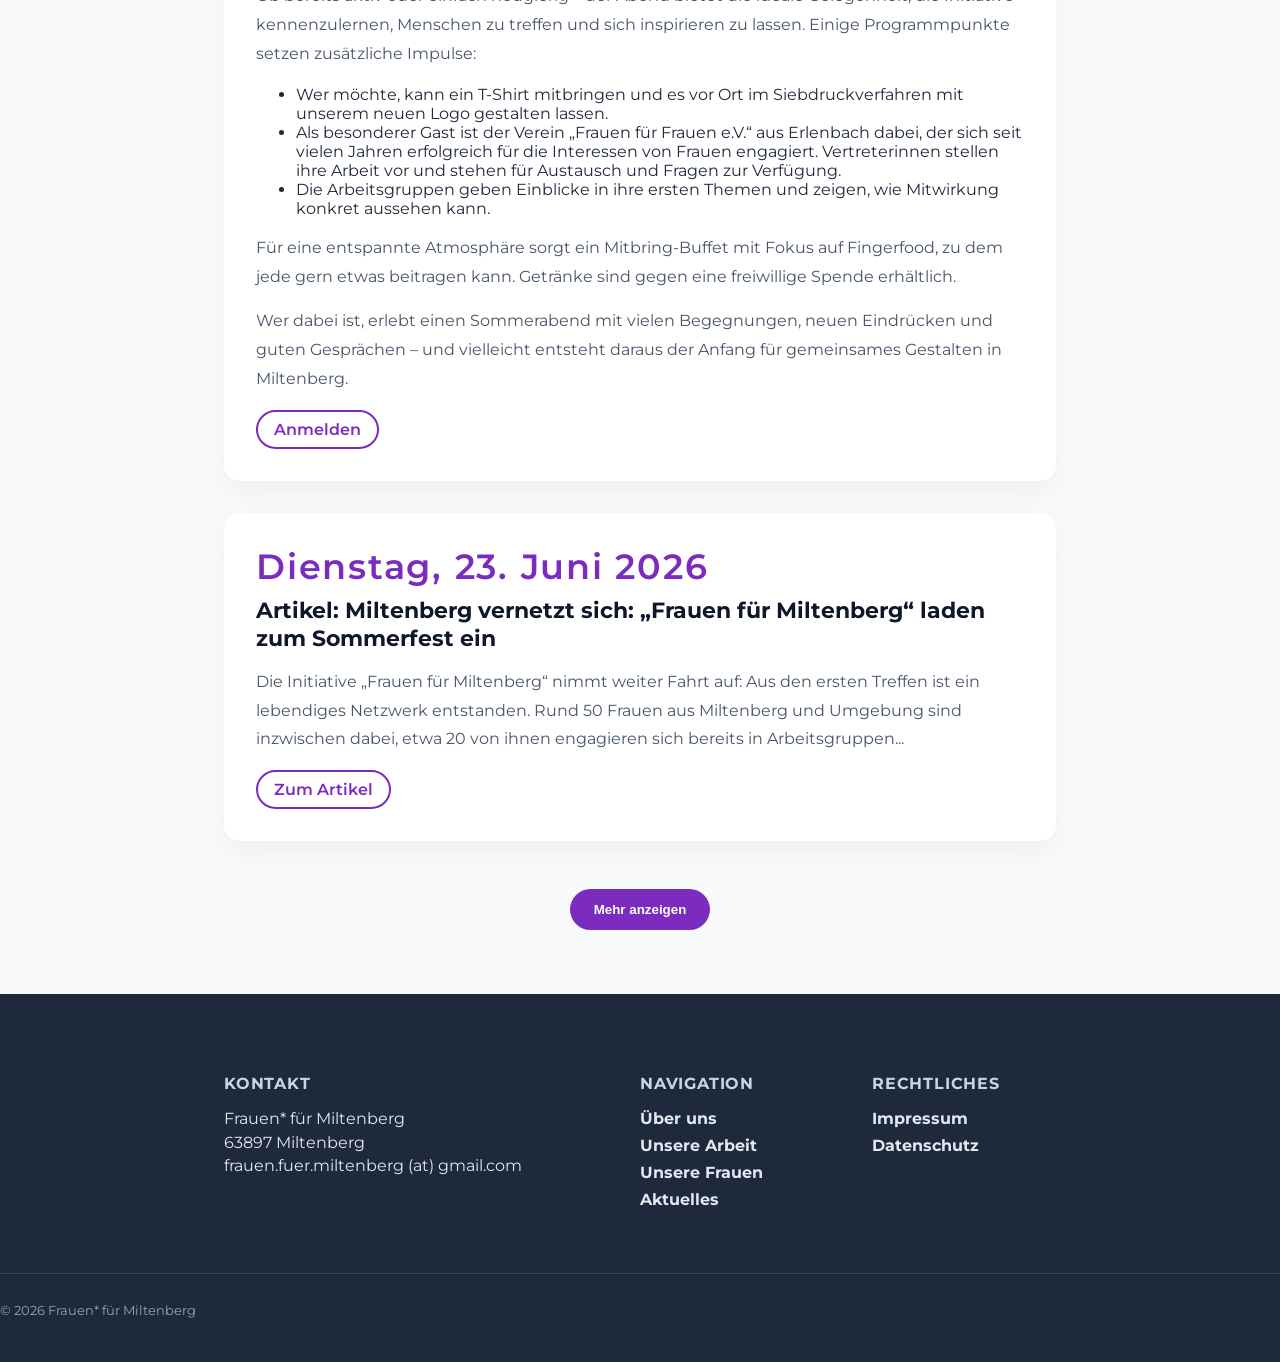
==== commit c900a466: "Update aktuelles.html" ====
--- a/aktuelles.html
+++ b/aktuelles.html
@@ -50,7 +50,7 @@
 </section>
 
     <!-- FILTER / CATEGORIES -->
-    <section id="aktuelles-main">
+    <section id="aktuelles">
         <div class="container">
         <h2>Neueste Beiträge</h2>
 
@@ -77,8 +77,7 @@
     </div>
 
 </div>
-        </div>
-    </section>
+        
 
     <!-- BLOG LIST -->
     <section id="posts">
@@ -96,6 +95,8 @@
     </button>
 
     </div>
+            </div>
+    </section>
 </main>
 
 
--- a/style.css
+++ b/style.css
@@ -1038,8 +1038,8 @@
    AKTUELLES
 ========================= */
 
-#aktuelles-main{
-    margin:6rem auto;
+#aktuelles {
+    margin: 4rem auto;
 }
 
 .filter-btn {
@@ -1189,8 +1189,6 @@
 #kontakt {
     margin: 4rem auto;
 }
-
-
 
 /* =========================================
    TABLET
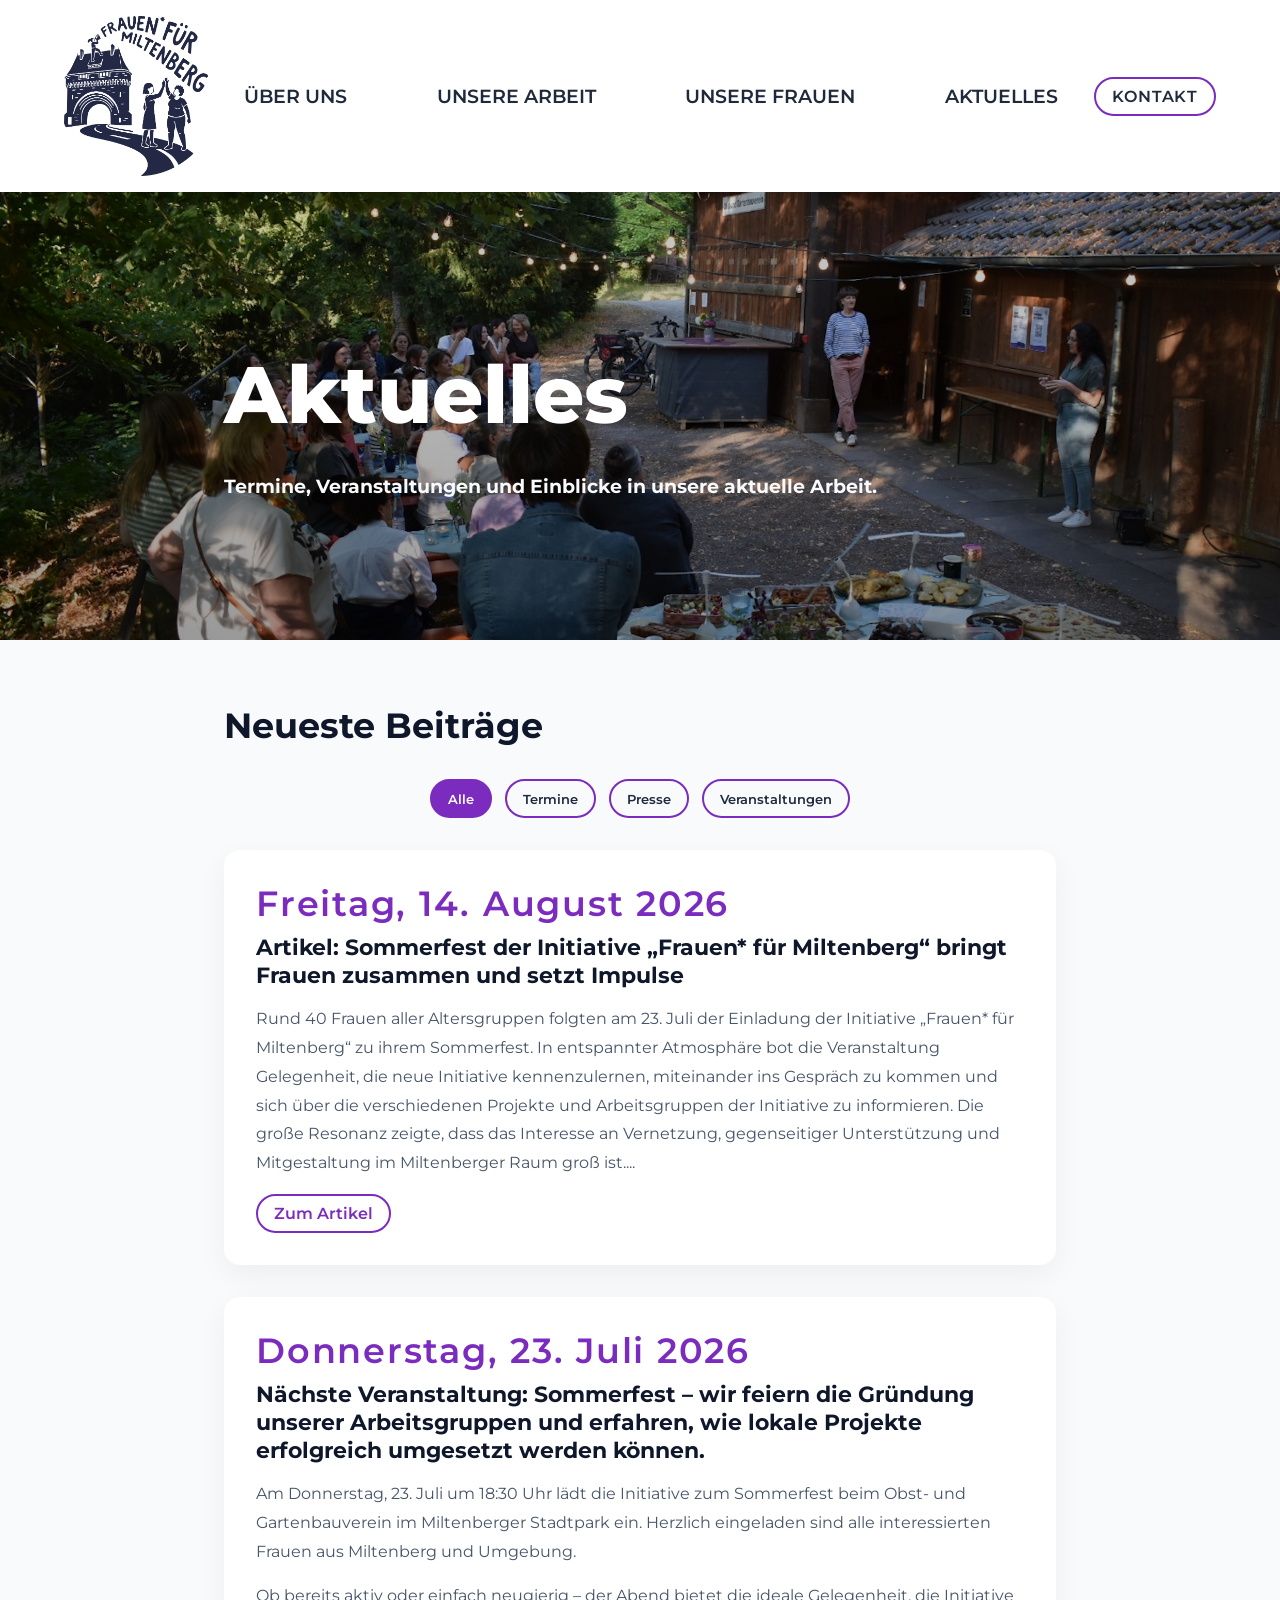
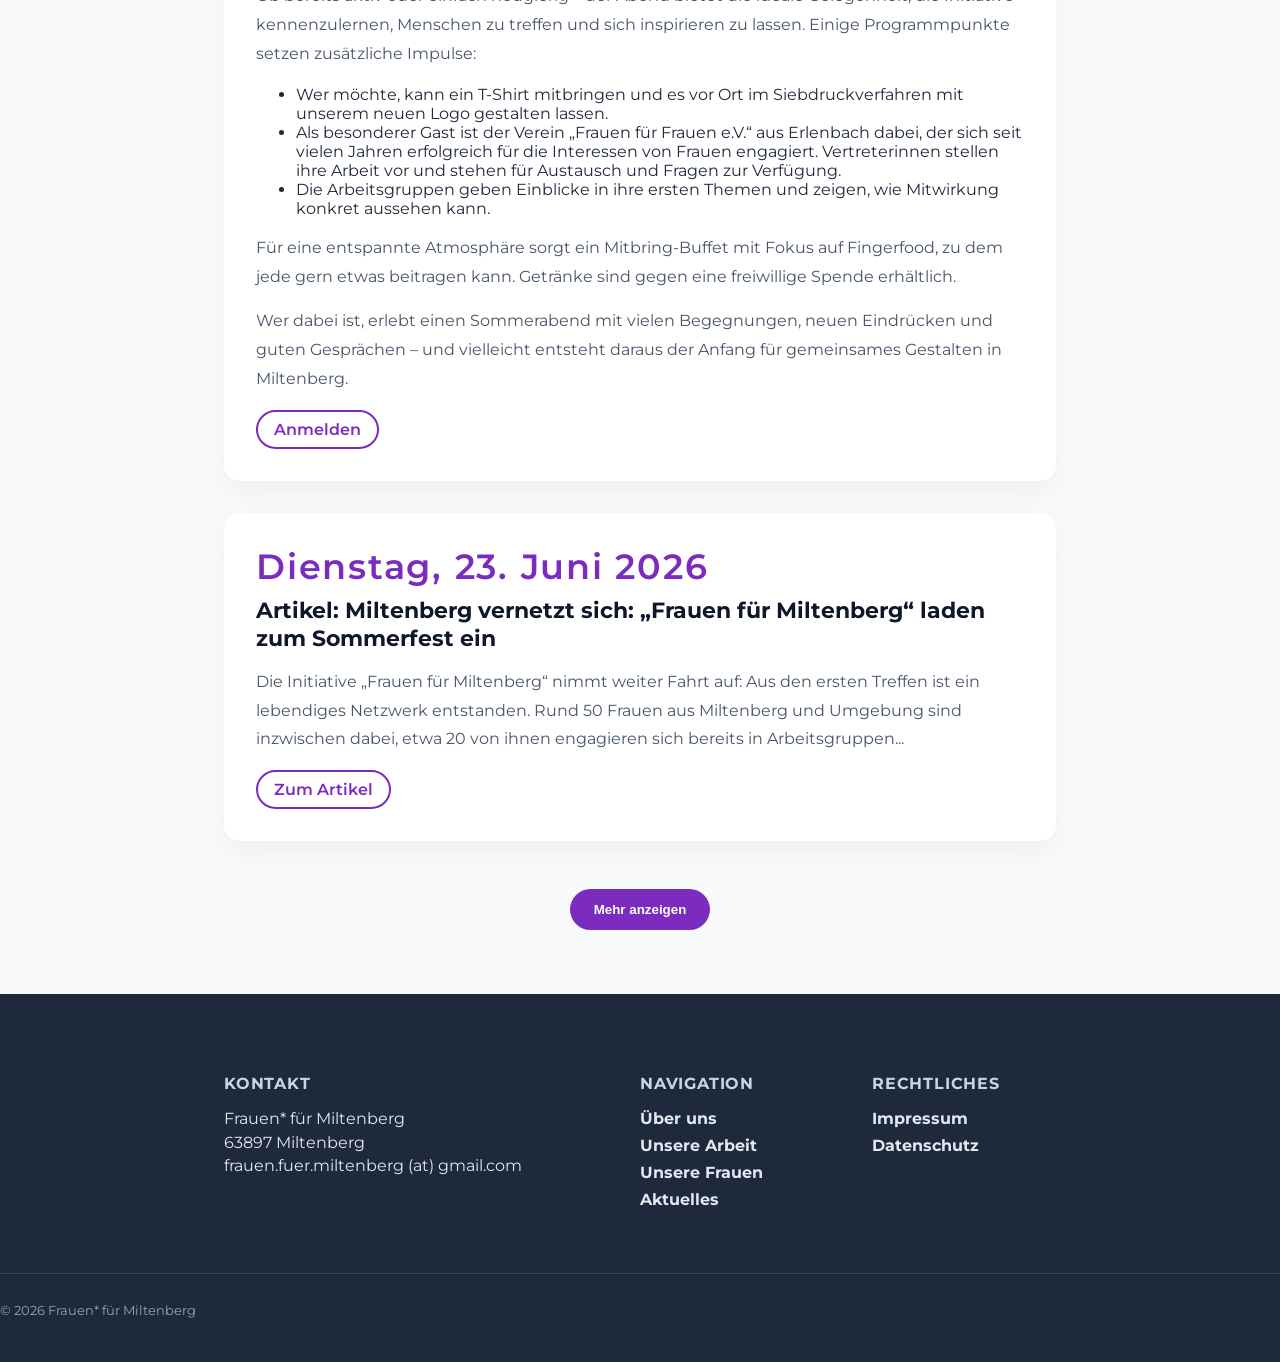
==== commit 345f2527: "Update navigation links to include index.html" ====
--- a/aktuelles.html
+++ b/aktuelles.html
@@ -20,9 +20,9 @@
         <!-- NAVIGATION -->
         <nav id="mobileNav">
             <ul id="nav1">
-                <li><a class="nav1" href="#ueber-uns">Über uns</a></li>
-                <li><a class="nav1" href="#unsere-arbeit">Unsere Arbeit</a></li>
-                <li><a class="nav1" href="#unsere-frauen">Unsere Frauen</a></li>
+                <li><a class="nav1" href="index.html#ueber-uns">Über uns</a></li>
+                <li><a class="nav1" href="index.html#unsere-arbeit">Unsere Arbeit</a></li>
+                <li><a class="nav1" href="index.html#unsere-frauen">Unsere Frauen</a></li>
                 <li><a class="nav1" href="aktuelles.html">Aktuelles</a></li>
             </ul>
             <a id="navbutton" href="kontakt.html">Kontakt</a>
@@ -81,7 +81,6 @@
 
     <!-- BLOG LIST -->
     <section id="posts">
-    <div class="container"></div>
     </section>
     
     <div class="load-more-container">
--- a/style.css
+++ b/style.css
@@ -48,15 +48,15 @@
 body {
     margin: 0;
     font-family: 'Montserrat', sans-serif;
-    color: #1E293B;
-    background-color: #F8FAFC;
+    color: var(--text);
+    background-color: var(--background);
 }
 
 h1 {
     font-size: 5rem;
     font-weight: 800;
     line-height: 1.1428;
-    color: #ffffff;
+    color: var(--white);
     margin-bottom: 2rem;
     font-family: 'Montserrat', Arial, Helvetica, sans-serif;
     max-width: 600px;
@@ -78,7 +78,7 @@
 
 a {
     text-decoration: none;
-    color: #1E293B;
+    color: var(--text);
     font-weight: 700;
 }
 
@@ -109,7 +109,7 @@
     height: 12rem;
     background-color: var(--white);
     color: var(--text);
-    padding: 0 5% 0 5%;
+    padding: 0 5%;
 }
 /* =========================================
    LOGO
@@ -122,13 +122,14 @@
    NAVIGATION
 ========================================= */
 nav {
+    display: contents;
+}
+
+#nav1 {
+    grid-column: 2;
     display: flex;
+    align-items: center;
     justify-content: center;
-    align-items: center;
-}
-
-#nav1 {
-    display: flex;
     gap: 4rem;
     font-size: 1.16rem;
     list-style: none;
@@ -145,7 +146,6 @@
 }
 
 #navbutton {
-    justify-self: end;
     padding: 0.5rem 1rem;
     border: 2px solid var(--primary);
     border-radius: 2rem;
@@ -155,6 +155,8 @@
     text-transform: uppercase;
     font-weight: 600;
     letter-spacing: 0.05em;
+    white-space: nowrap;
+    grid-column: 3;
 }
 
 #navbutton:hover {
@@ -208,8 +210,8 @@
 
 #hero--kontakt,
 #hero--aktuelles {
-    display:flex;
-    align-items:center;
+    display: flex;
+    align-items: center;
     height: 28rem;
 }
 
@@ -234,6 +236,10 @@
 
 .hero-content {
     padding-top: 4rem;
+}
+
+.hero-small-content{
+    padding-top: 0;
 }
 
 .hero-slogan {
@@ -646,12 +652,11 @@
 
 /* GRID */
 .arbeit-grid {
-    width: 100%;
+    margin: 0 auto;
     display: grid;
-    grid-template-columns: repeat(auto-fit, minmax(280px, 1fr));
+    box-sizing: border-box;
+    grid-template-columns: repeat(auto-fit, minmax(260px, 1fr));
     gap: 1rem;
-    margin: 0 auto;
-    padding: 2rem;
     background-color: var(--light);
     color: #111827;
 }
@@ -749,23 +754,23 @@
 
 .join-btn {
     font-family: 'Montserrat', sans-serif;
-    background: #7B2CBF;
-    border: 2px solid #7B2CBF;
-    color: white;
+    background: var(--primary);
+    border: 2px solid var(--primary);
+    color: var(--white);
     text-decoration: none;
     display: inline-block;
     font-size: 1rem;
     font-weight: 600;
     transition: 0.2s ease;
-    color: #F8FAFC;
+    color: var(--background);
     text-align: center;
     border-radius: 2rem;
     padding: 0.5rem 1rem;
 }
 
 .join-btn:hover {
-    background-color: #5a189a;
-    color: #F8FAFC;
+    background-color: var(--primary-dark);
+    color: var(--background);
 }
 
 /* =========================
@@ -784,17 +789,6 @@
     text-align: center;
     font-size: 2.6rem;
     margin-bottom: 0.5rem;
-}
-
-/* kleine decorative line */
-#unsere-frauen h2::after {
-    content: "";
-    display: block;
-    width: 64px;
-    height: 4px;
-    margin: 1.5rem auto 1.5rem auto;
-    border-radius: 999px;
-    background: var(--primary);
 }
 
 .frauen-wrapper {
@@ -864,11 +858,9 @@
     top: 50%;
     transform: translateY(-50%);
     z-index: 10;
-
-    background: #7B2CBF;
-    color: white;
+    background: var(--primary);
+    color: var(--white);
     border: none;
-
     width: 40px;
     height: 40px;
     border-radius: 50%;
@@ -884,7 +876,7 @@
 }
 
 .slider-btn:hover {
-    background: #5a189a;
+    background: var(--primary-dark);
 }
 
 #unsere-arbeit,
@@ -1032,6 +1024,72 @@
     padding-top: 1rem;
     font-size: 0.8rem;
     color: #94A3B8;
+}
+
+/* =========================================
+   (DATENSCHUTZ / IMPRESSUM)
+========================================= */
+
+#legal-page {
+    width: 65%;
+    margin: 6rem auto;
+    line-height: 1.8;
+    color: #334155;
+}
+
+#legal-page h1 {
+    color: var(--heading);
+    font-size: 3rem;
+    margin-bottom: 3rem;
+}
+
+#legal-page h2 {
+    margin-top: 4rem;
+    color: var(--heading);
+    padding-top: 2rem;
+    border-top: 1px solid #CBD5E1;
+}
+
+#legal-page h3 {
+    margin-top: 2rem;
+    color: var(--heading);
+}
+
+#legal-page h4 {
+    margin-top: 1.5rem;
+    font-weight: 700;
+    color: #334155;
+}
+
+#legal-page p,
+#legal-page li {
+    font-size: 1rem;
+    line-height: 1.9;
+    color: var(--gray);
+}
+
+#legal-page p {
+    max-width: 850px;
+}
+
+#legal-page ul {
+    padding-left: 1.5rem;
+}
+
+#legal-page a {
+    color: var(--primary);
+}
+
+#legal-page a:hover {
+    color: var(--primary-dark);
+}
+
+/* =========================================
+   KONTAKT
+========================================= */
+
+#kontakt {
+    margin: 4rem auto;
 }
 
 /* =========================
@@ -1128,342 +1186,72 @@
    (DATENSCHUTZ / IMPRESSUM)
 ========================================= */
 
-#legal-page {
-    width: 65%;
-    margin: 6rem auto;
-    line-height: 1.8;
-    color: #334155;
-}
-
-#legal-page h1 {
-    color: var(--heading);
-    font-size: 3rem;
-    margin-bottom: 3rem;
-}
-
-#legal-page h2 {
-    margin-top: 4rem;
-    color: var(--heading);
-    padding-top: 2rem;
-    border-top: 1px solid #CBD5E1;
-}
-
-#legal-page h3 {
-    margin-top: 2rem;
-    color: var(--heading);
-}
-
-#legal-page h4 {
-    margin-top: 1.5rem;
-    font-weight: 700;
-    color: #334155;
-}
-
-#legal-page p,
-#legal-page li {
-    font-size: 1rem;
-    line-height: 1.9;
-    color: var(--gray);
-}
-
-#legal-page p {
-    max-width: 850px;
-}
-
-#legal-page ul {
-    padding-left: 1.5rem;
-}
-
-#legal-page a {
-    color: var(--primary);
-}
-
-#legal-page a:hover {
-    color: var(--primary-dark);
-}
-
 /* =========================================
-   KONTAKT
+   RESPONSIVE
 ========================================= */
 
-#kontakt {
-    margin: 4rem auto;
-}
-
-/* =========================================
-   TABLET
-========================================= */
+/* =========================
+   TABLET / SMALL DESKTOP
+========================= */
 
 @media (max-width: 1100px) {
 
+    /* CONTAINER*/
+    .container,
+    .hero-content,
+    .hero-small-content,
+    .footer-inner,
+    #legal-page {
+        width: min(70%, 1000px);
+        margin-inline: auto;
+    }
+
+    /* TYPOGRAPHY */
     h1 {
         font-size: 4rem;
     }
 
-    #herocontent {
-        width: 80%;
-    }
-
-    #überuns,
-    .unserearbeit,
-    .footer-inner,
-    .frauen-wrapper,
-    #unserefrauen h2,
-    #h2arbeit {
-        width: 90%;
-    }
-
-    .about-top {
-        grid-template-columns: 1fr;
-    }
-
-    .about-cards {
-        grid-template-columns: 1fr;
-    }
-
-    .frau {
-        grid-template-columns: 1fr;
-    }
-
-    .frau img {
-        height: 320px;
-    }
-
-    .highlight-line {
-        grid-template-columns: 1fr;
-        text-align: center;
-        gap: 1rem;
-        padding: 1.5rem;
-    }
-
-    .highlight-label {
-        height: auto;
-        padding: 0.7rem;
-    }
-
-    .highlight-button {
-        margin: 0 auto;
-    }
-
-    #aktuelles {
-        flex-wrap: wrap;
-    }
-
-    .sliderbox {
-        width: 50%;
-        box-sizing: border-box;
-    }
-
-    .footer-inner {
-        grid-template-columns: 1fr 1fr;
-    }
-
-    .arbeit-intro {
-        width: 90%;
-        font-size: 1rem;
-        line-height: 1.7;
-    }
-
-    #legal-page {
-        width: 90%;
-    }
-
-}
-
-@media (max-width: 900px) {
-
-    .highlight-card {
-        grid-template-columns: 1fr;
-
-        text-align: center;
-
-        padding: 1.5rem;
-    }
-
-    .highlight-tag {
-        justify-self: center;
-    }
-
-    .highlight-button {
-        width: 100%;
-        box-sizing: border-box;
-    }
-
-    #überuns {
-        width: 90%;
-    }
-
-    .about-intro {
-        grid-template-columns: 1fr;
-    }
-
-    .about-cards {
-        grid-template-columns: 1fr;
-    }
-
-    .about-card:first-child {
-        min-height: auto;
-    }
-
-    .highlight-number {
-        font-size: 4rem;
-    }
-}
-
-/* =========================================
-   MOBILE
-========================================= */
-
-@media (max-width: 768px) {
-
-    body {
-        overflow-x: hidden;
-    }
-
-    h1 {
-        font-size: 2.8rem;
-        line-height: 1.2;
-    }
-
-    h2 {
-        font-size: 1.8rem;
-    }
-
-    #navigation {
-        grid-template-columns: 1fr;
-        height: auto;
-        padding: 1rem;
-        gap: 1rem;
-    }
-
-    nav {
-        width: 100%;
-    }
-
-    #nav1 {
-        flex-wrap: wrap;
-        justify-content: center;
-        gap: 0.5rem;
-    }
-
-    #navbutton {
-        justify-self: center;
-    }
-
-    #logo {
-        margin: 0 auto;
-    }
-
-    #hero {
-        height: auto;
-        padding: 5rem 0;
-    }
-
-    #herocontent {
-        width: 90%;
-        padding-top: 0;
-    }
-
-    #slogan {
-        font-size: 1rem;
-    }
-
-    .about-intro p {
-        font-size: 1rem;
-        line-height: 1.7;
-    }
-
-    .highlight-number {
-        font-size: 3rem;
-    }
-
-    .filter-controls {
-        width: 90%;
-        justify-content: flex-start;
-    }
-
-    .unserearbeit {
-        width: 90%;
-        padding: 0;
-        grid-template-columns: 1fr;
-    }
-
-    .arbeit {
-        width: 100%;
-    }
-
-    .content {
-        padding: 1rem;
-    }
-
-    .frau {
-        min-width: 100%;
-    }
-
-    .frau img {
-        height: 260px;
-    }
-
-    .text {
-        padding: 1.5rem;
-    }
-
-    .slider-btn {
-        display: none;
-    }
-
-    #aktuelles {
-        flex-direction: column;
-    }
-
-    .sliderbox {
-        width: 100%;
-    }
-
-    .footer-inner {
-        width: 90%;
-        grid-template-columns: 1fr;
-        gap: 2rem;
-    }
-
-    footer {
-        padding: 3rem 0 2rem 0;
-    }
-
-    #navigation {
-        display: flex;
-        justify-content: space-between;
-        align-items: center;
-        padding: 1rem 5%;
-        height: auto;
-    }
-
-    #logo {
-        margin: 0;
-    }
+    /* =========================
+       HEADER
+    ========================= */
+
+    .site-header {
+        height: 9rem;
+        padding: 0 5%;
+    }
+
+    .logo {
+        height: 8rem;
+    }
+
+    /* =========================
+       NAVIGATION
+    ========================= */
 
     #hamburger {
         display: flex;
+        margin-left: auto;
+        z-index: 1600;
     }
 
     #mobileNav {
         position: fixed;
-        top: 0;
-        right: -100%;
+        inset: 0;
         width: 100%;
         height: 100vh;
-        background: #F8FAFC;
+        background: var(--background);
         display: flex;
         flex-direction: column;
         justify-content: center;
         align-items: center;
-        gap: 2rem;
-        transition: right 0.35s ease;
+        gap: 3rem;
+        transform: translateX(100%);
+        transition: transform 0.35s ease;
         z-index: 1500;
     }
 
     #mobileNav.active {
-        right: 0;
+        transform: translateX(0);
     }
 
     #nav1 {
@@ -1471,6 +1259,8 @@
         flex-direction: column;
         align-items: center;
         gap: 1.5rem;
+        margin: 0;
+        padding: 0;
     }
 
     .nav1 {
@@ -1478,11 +1268,12 @@
     }
 
     #navbutton {
-        margin-left: 0;
-        margin-top: 1rem;
-    }
-
-    /* HAMBURGER ANIMATION */
+        margin: 1rem 0 0;
+    }
+
+    /* =========================
+       HAMBURGER
+    ========================= */
 
     #hamburger.active span:nth-child(1) {
         transform: rotate(45deg) translateY(11px);
@@ -1495,6 +1286,257 @@
     #hamburger.active span:nth-child(3) {
         transform: rotate(-45deg) translateY(-11px);
     }
+
+    /* =========================
+       HERO
+    ========================= */
+
+    #hero {
+        min-height: 38rem;
+        height: auto;
+    }
+
+    #hero--kontakt,
+    #hero--aktuelles {
+        min-height: 24rem;
+        height: auto;
+    }
+
+    .hero-content {
+        padding-top: 5rem;
+        padding-bottom: 5rem;
+    }
+
+    /* =========================
+       ABOUT
+    ========================= */
+
+    .about-top {
+        grid-template-columns: 1fr;
+    }
+    
+    .about-cards {
+        grid-template-columns: 1fr;
+    }
+
+    /*.highlight-line {
+        grid-template-columns: 1fr;
+        text-align: center;
+        gap: 1rem;
+        padding: 1.5rem;
+    }*/
+
+    /*.highlight-label {
+        height: auto;
+        padding: 0.7rem;
+    }*/
+    
+    /* =========================
+       FRAUEN
+    ========================= */
+
+    .frau img {
+        height: 320px;
+    }
+
+    /* =========================
+       FOOTER
+    ========================= */
+
+    .footer-inner {
+        grid-template-columns: 1fr 1fr;
+    }
+
+    /* =========================
+       KONTAKT
+    ========================= */
+
+    #kontakt .about-card {
+        margin-top: 2rem;
+    }
+
+    /* =========================
+       AKTUELLES
+    ========================= */
+
+    /*#aktuelles {
+        flex-wrap: wrap;
+    }*/
+}
+
+/* =========================
+   MOBILE
+========================= */
+
+@media (max-width: 768px) {
+
+    body {
+        overflow-x: hidden;
+    }
+
+
+    /* TYPOGRAPHY */
+    
+    h1 {
+        font-size: clamp(2.4rem, 9vw, 3.2rem);
+        line-height: 1.15;
+    }
+
+    h2 {
+        font-size: 1.8rem;
+    }
+
+    /* HERO */
+
+    #hero,
+    #hero--kontakt,
+    #hero--aktuelles {
+        min-height: auto;
+        padding: 5rem 0;
+    }
+
+    .hero-content,
+    .hero-small-content {
+        /*width: 90%;*/
+        padding: 0;
+    }
+
+    .hero-slogan {
+        font-size: 1rem;
+    }
+
+    .hero-cta {
+        display: inline-block;
+        font-size: 1rem;
+    }
+
+    /* AKTUELLES*/ 
+
+    .highlight-card {
+        padding: 1.25rem;
+        gap: 1rem;
+        grid-template-columns: 1fr;
+        border-radius: 18px;
+        text-align: center;
+    }
+
+    .highlight-content h3 {
+        font-size: 1.05rem;
+        padding-top: 0.5rem;
+    }
+
+    .highlight-meta,
+    .highlight-location {
+        font-size: 0.9rem;
+    }
+
+    .highlight-button {
+        display: inline-block;
+        width: fit-content;
+        justify-self: center;
+        padding: 0.5rem 1.3rem;
+    }
+
+    .highlight-tag {
+        justify-self: center;
+    }
+
+    /* ÜBER UNS */
+
+    
+    #ueber-uns {
+        padding: 0;
+    }
+
+    .about-intro p {
+        font-size: 1rem;
+        line-height: 1.7;
+    }
+
+    .highlight-number {
+        font-size: 3.5rem;
+    }
+
+    /* ARBEIT */
+
+    .filter-controls {
+        width: 90%;
+        justify-content: flex-start;
+    }
+    
+    #unsere-arbeit {
+        padding: 4rem 0;
+    }
+
+    #unsere-arbeit h2,
+    #unsere-frauen h2 {
+        font-size: 2rem;
+    }
+
+    .arbeit-intro {
+        font-size: 1rem;
+        line-height: 1.7;
+        margin-bottom: 2.5rem;
+    }
+
+    .arbeit-grid {
+        grid-template-columns: 1fr;
+        gap: 1.25rem;
+    }
+
+    .arbeit-content {
+        padding: 1.25rem;
+    }
+
+    /* FRAUEN */
+
+    #unsere-frauen {
+        padding: 4rem 0;
+    }
+
+    .frau {
+        min-width: 100%;
+        grid-template-columns: 1fr;
+    }
+    
+    .frau img {
+        width: 100%;
+        height: 260px;
+        object-fit: cover;
+    }
+
+    .frau-content {
+        padding: 1.5rem;
+    }
+
+    .slider-btn {
+        display: none;
+    }
+
+    /*#aktuelles {
+        flex-direction: column;
+    }*/
+
+    /* FOOTER */
+
+    footer {
+        padding: 3rem 0 2rem;
+    }
+
+    .footer-inner {
+        width: 90%;
+        grid-template-columns: 1fr;
+        gap: 2rem;
+    }
+
+
+    .footer-inner {
+        width: 90%;
+        grid-template-columns: 1fr;
+        gap: 2rem;
+    }
+
+    /* LEGAL */
 
     #legal-page {
         width: 90%;
@@ -1505,78 +1547,85 @@
         font-size: 2.3rem;
     }
 
-    #aktuelles-main .post-card{
-        padding:1.4rem;
-    }
-
-    #aktuelles-main .post-card h3{
-        font-size:1.2rem;
-    }
-
-    #aktuelles-main .post-card-number{
-        font-size:1rem;
-    }
-
-    .hero-small{
-        min-height:22rem;
-    }
-
-    .hero-small-content{
-        width:90%;
-    }
-
-    #aktuelles-main{
-        width:92%;
-        margin:3rem auto;
-    }
-    
-    #überuns,
-    #unserearbeit,
-    #unserefrauen,
-    #aktuelles {
-        scroll-margin-top: 18rem;
-    }
-}
-
-@media (max-width: 600px) {
-
-    #highlight-aktuelles {
-        width: 92%;
-    }
-
-    .highlight-card {
-        padding: 1.25rem;
-
-        border-radius: 18px;
-
-        gap: 1.2rem;
-    }
-
-    .highlight-content h3 {
-        font-size: 1.05rem;
-    }
-
-    .highlight-meta,
-    .highlight-location {
-        font-size: 0.9rem;
-    }
-}
-
-/* SMALL MOBILE */
+    #legal-page h2 {
+        font-size: 1.5rem;
+    }
+
+    #legal-page p,
+    #legal-page li {
+        font-size: 0.95rem;
+        line-height: 1.75;
+    }
+}
+
+/* =========================
+   SMALL MOBILE
+========================= */
+
 @media (max-width: 480px) {
 
+    .container,
+    .hero-content,
+    .hero-small-content {
+        width: 80%;
+    }
+
+    /* HERO */
+
+    #hero,
+    #hero--kontakt,
+    #hero--aktuelles {
+        padding: 4rem 0;
+    }
+
+    .hero-content{
+        margin-bottom: 2rem;
+    }
+
     h1 {
-        font-size: 2.2rem;
-    }
-
-    .highlight-button,
-    .hero-btn,
-    .card-btn {
+        font-size: 2.8rem;
+        max-width: 80%;
+    }
+
+    .hero-slogan {
+        font-size: 0.95rem;
+    }
+
+    .hero-cta {
         width: 100%;
         text-align: center;
         box-sizing: border-box;
     }
 
+    /* ABOUT */
+
+    #ueber-uns {
+        margin: 4rem auto;
+    }
+
+    .about-card {
+        padding: 1.25rem;
+        padding: 1.5rem;
+    }
+
+    .highlight-number {
+        font-size: 3rem;
+    }
+
+    .highlight-line {
+        padding: 1rem;
+    }
+
+    .update-text h3 {
+        font-size: 0.95rem;
+    }
+
+    .update-text p {
+        font-size: 0.85rem;
+    }
+
+    /* ARBEIT */
+
     .filter-controls {
         gap: 0.4rem;
     }
@@ -1585,45 +1634,29 @@
         font-size: 0.9rem;
         padding: 0.45rem 0.8rem;
     }
-
-    .about-card {
-        padding: 1.5rem;
-    }
-
-    .highlight-line {
+    
+    .arbeit-grid {
+        margin-inline: auto;
+    }
+
+    .arbeit-content {
         padding: 1rem;
     }
 
-    .update-text h3 {
-        font-size: 0.95rem;
-    }
-
-    .update-text p {
-        font-size: 0.85rem;
-    }
-}
-
-/* =========================================
-   DESKTOP NAV FIX
-========================================= */
-
-@media (min-width: 769px) {
-
-    #mobileNav {
-        display: flex;
-        align-items: center;
-        width: 100%;
-    }
-
-    #nav1 {
-        display: flex;
-        justify-content: center;
-        align-items: center;
-        flex: 1;
-        gap: 2rem;
-    }
-
-    #navbutton {
-        margin-left: auto;
-    }
-}
+    .arbeit h3 {
+        font-size: 1.1rem;
+    }
+
+    /* FRAUEN */
+
+    .frau-content {
+        padding: 1.25rem;
+    }
+
+    /* LEGAL */
+
+    #legal-page h1 {
+        font-size: 2rem;
+    }
+}
+
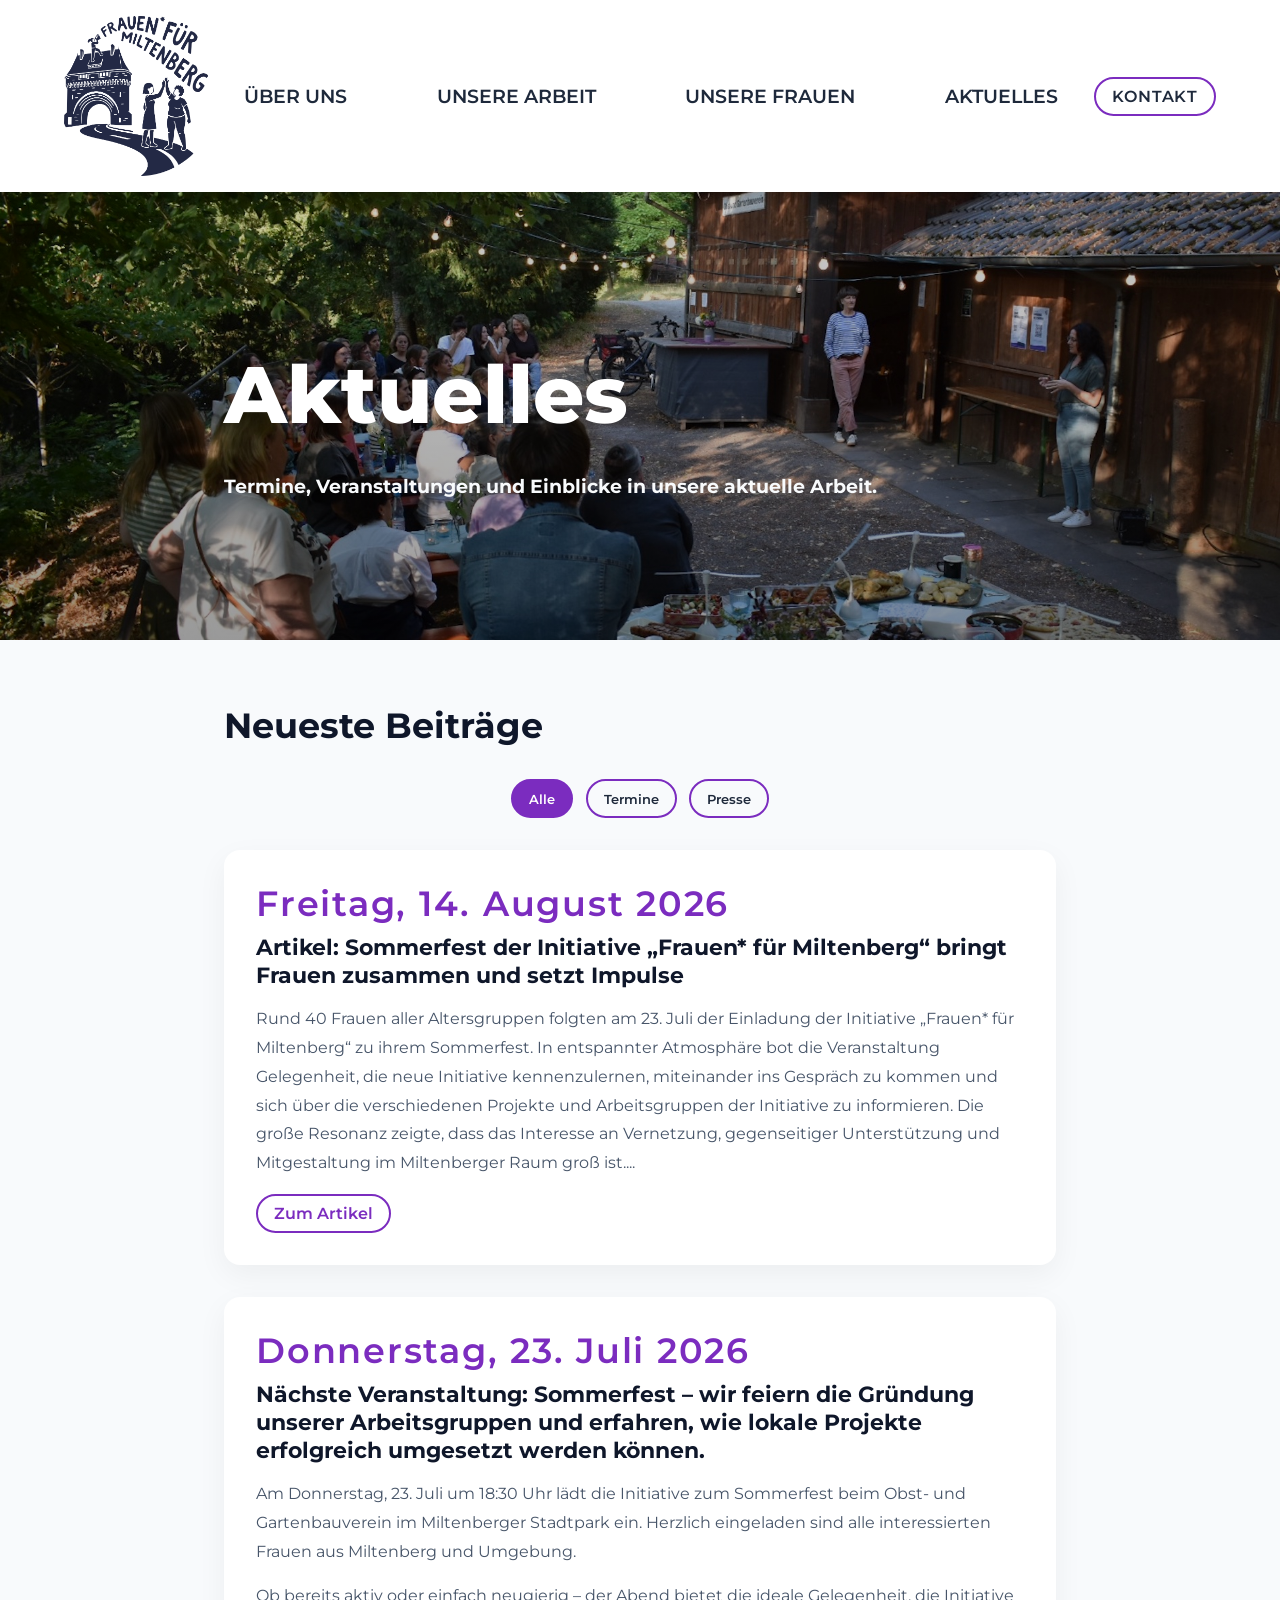
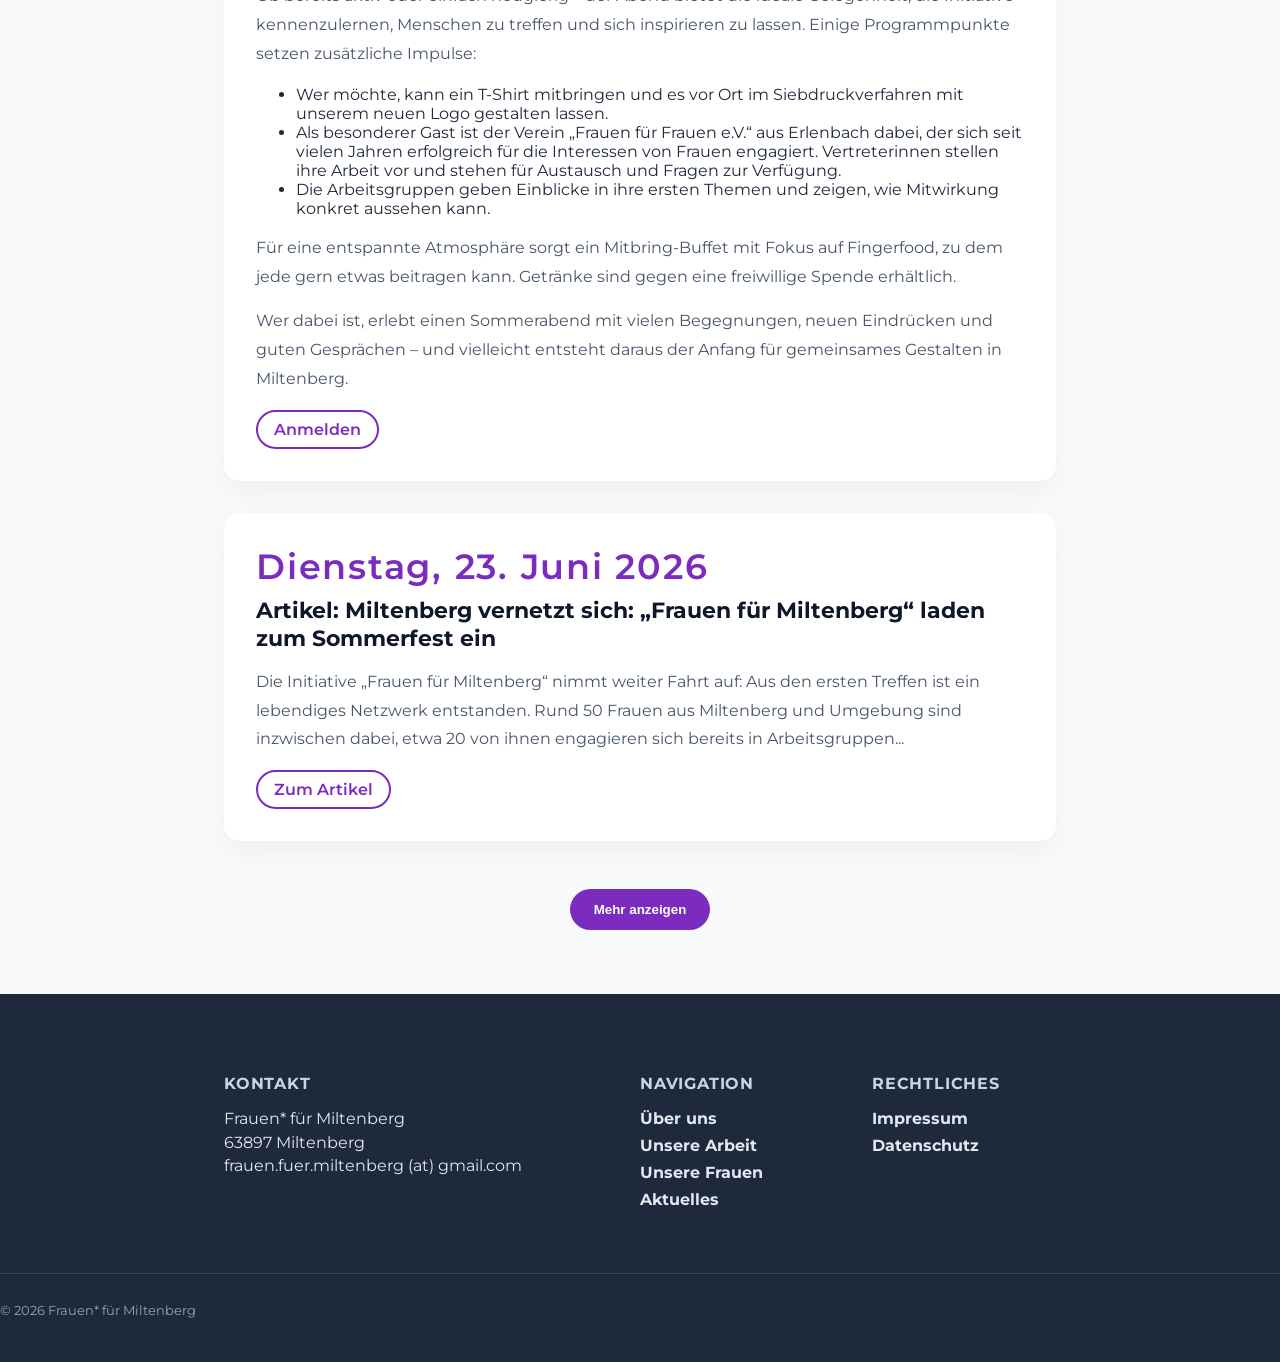
==== commit a793e6db: "Remove Veranstaltungen filter button Removed the button for 'Veranstaltungen' from the filter option" ====
--- a/aktuelles.html
+++ b/aktuelles.html
@@ -70,10 +70,6 @@
             Presse
         </button>
 
-        <button class="filter-btn" data-filter="veranstaltung">
-            Veranstaltungen
-        </button>
-
     </div>
 
 </div>
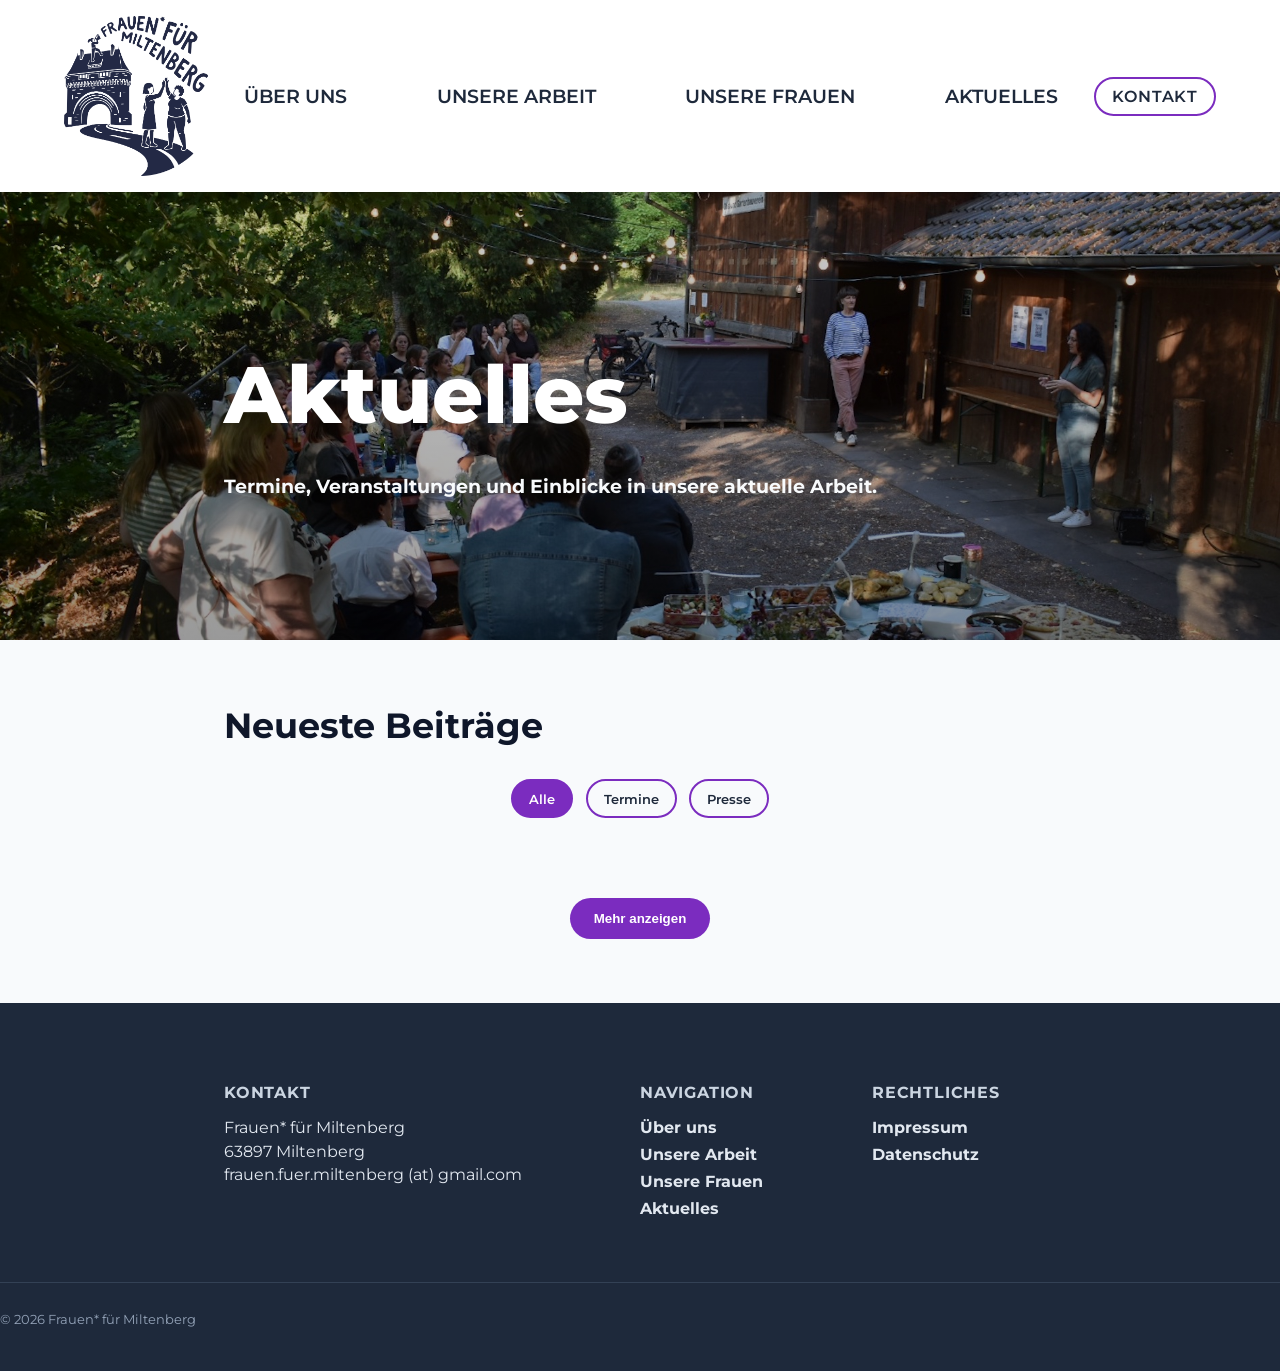
==== commit df23c025: "Update aktuelles.html" ====
--- a/aktuelles.html
+++ b/aktuelles.html
@@ -181,14 +181,28 @@
 
                 article.className = "post-card";
 
-                article.innerHTML = `
-                    <div class="post-card-number">${formatDate(post.date)}</div>
-                    <h3>${post.title}</h3>
-                    ${renderContent(post.content)}
-                    <a class="post-card-btn" href="${post.link}">
-                        ${post.linkText}
-                    </a>
-                `;
+                
+article.innerHTML = `
+    <div class="post-card-number">${formatDate(post.date)}</div>
+    <h3>${post.title}</h3>
+
+    ${post.image ? `
+        <img
+            class="post-image"
+            src="${post.image}"
+            alt="${post.title}"
+            loading="lazy"
+        >
+    ` : ""}
+
+    ${renderContent(post.content)}
+
+    ${post.link ? `
+        <a class="post-card-btn" href="${post.link}">
+            ${post.linkText || "Mehr erfahren"}
+        </a>
+    ` : ""}
+`;
 
                 postsContainer.appendChild(article);
             });
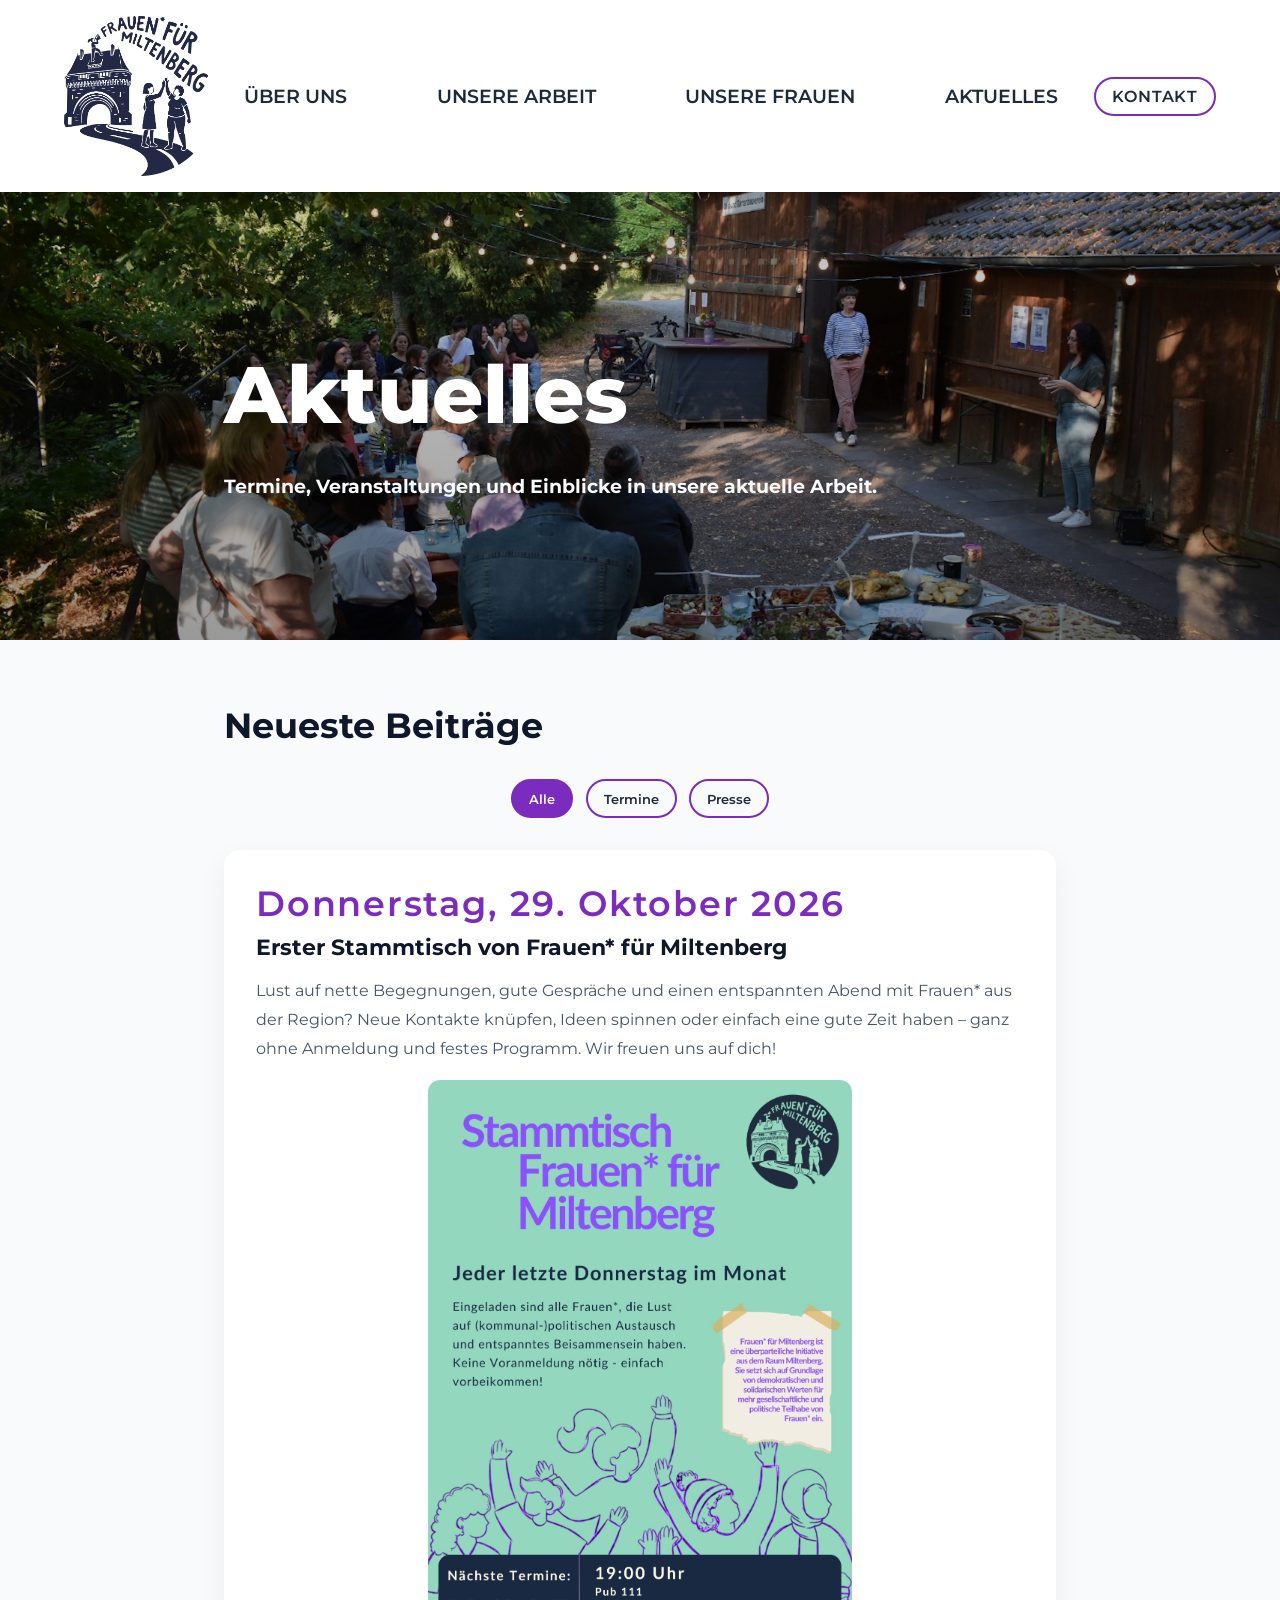
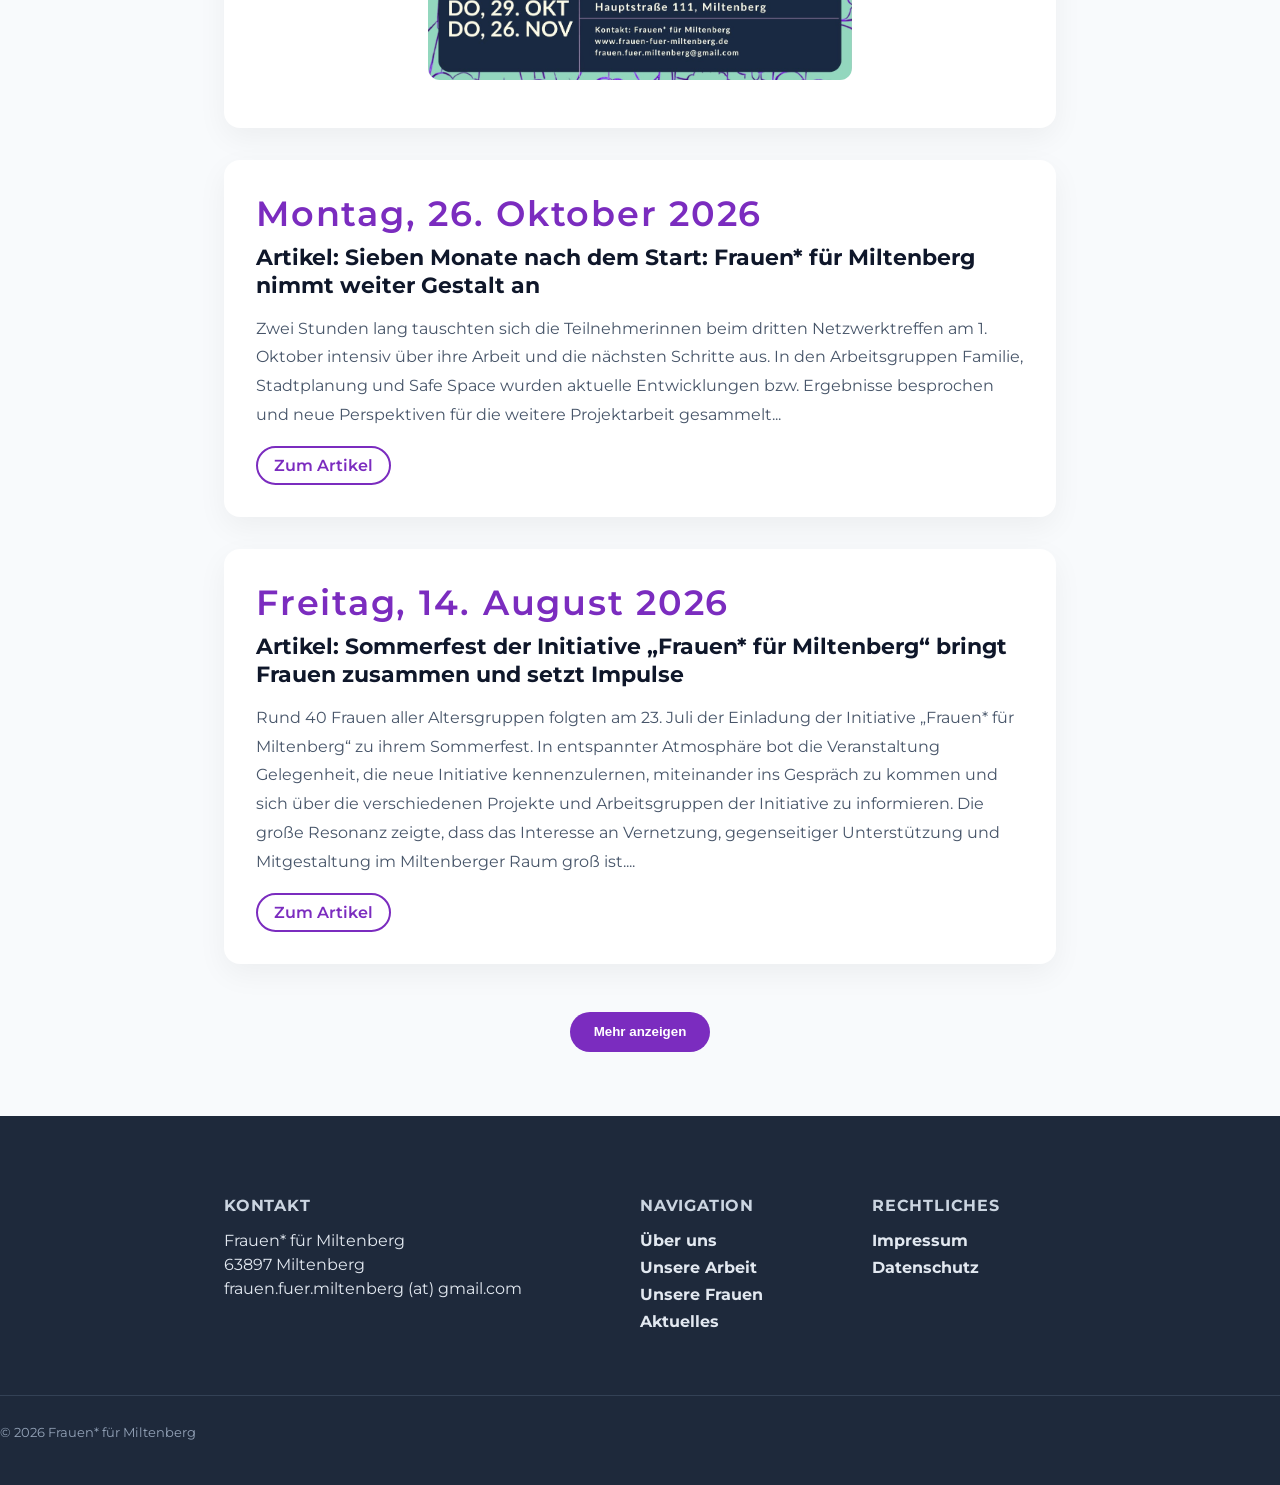
==== commit 78f0e827: "Fix duplicate content rendering in aktuelles.html Removed duplicate content rendering for post." ====
--- a/aktuelles.html
+++ b/aktuelles.html
@@ -186,7 +186,9 @@
     <div class="post-card-number">${formatDate(post.date)}</div>
     <h3>${post.title}</h3>
 
-    ${post.image ? `
+    ${renderContent(post.content)}
+
+${post.image ? `
         <img
             class="post-image"
             src="${post.image}"
@@ -195,8 +197,6 @@
         >
     ` : ""}
 
-    ${renderContent(post.content)}
-
     ${post.link ? `
         <a class="post-card-btn" href="${post.link}">
             ${post.linkText || "Mehr erfahren"}
--- a/style.css
+++ b/style.css
@@ -1182,6 +1182,17 @@
     border-color: #7B2CBF;
 }
 
+.post-image {
+    display: block;
+    width: auto;
+    max-width: 80%;
+    max-height: 600px;
+    height: auto;
+    object-fit: contain;
+    border-radius: 12px;
+    margin: 16px auto;
+}
+
 /* =========================================
    (DATENSCHUTZ / IMPRESSUM)
 ========================================= */
